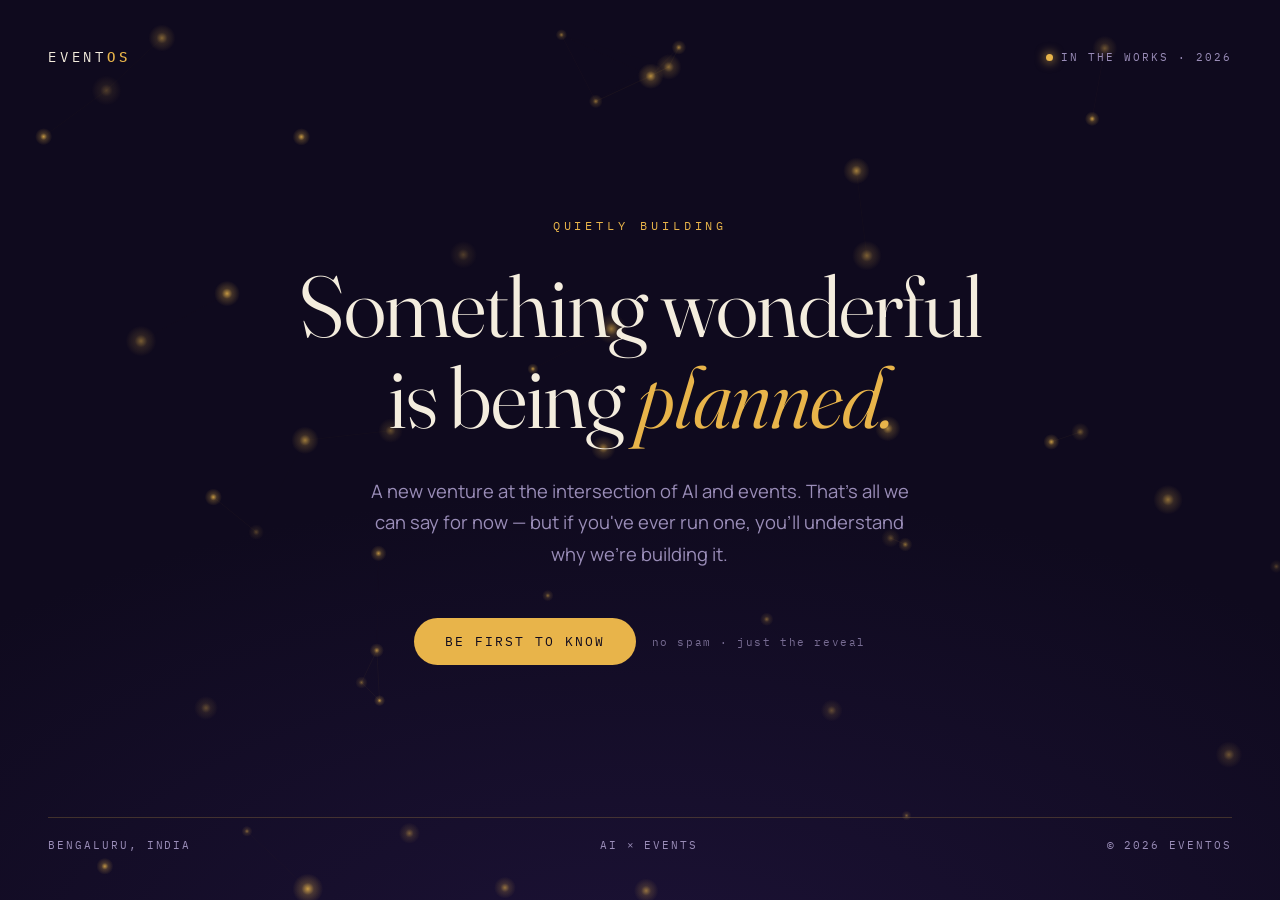
==== index.html @ 11656bdf "Rename eventos-landing.html to index.html" ====
<!DOCTYPE html>
<html lang="en">
<head>
<meta charset="UTF-8" />
<meta name="viewport" content="width=device-width, initial-scale=1.0" />
<title>EventOS — Something is being planned</title>
<meta name="description" content="A new venture at the intersection of AI and events. Launching soon." />
<link rel="preconnect" href="https://fonts.googleapis.com">
<link rel="preconnect" href="https://fonts.gstatic.com" crossorigin>
<link href="https://fonts.googleapis.com/css2?family=Fraunces:ital,opsz,wght@0,9..144,340;0,9..144,500;1,9..144,340&family=Manrope:wght@400;500;600&family=IBM+Plex+Mono:wght@400;500&display=swap" rel="stylesheet">
<style>
  :root{
    --ink:      #0F0A1E;   /* deep midnight aubergine */
    --twilight: #1C1236;   /* section depth */
    --gold:     #E8B44A;   /* marigold / string-light gold */
    --gold-dim: #B98A2E;
    --ivory:    #F4EDDE;   /* candle-lit text */
    --muted:    #9A8DB8;   /* dusk lavender for secondary text */
    --hairline: rgba(232,180,74,0.22);
  }

  *{ margin:0; padding:0; box-sizing:border-box; }

  html,body{ height:100%; }

  body{
    background: radial-gradient(120% 90% at 50% 110%, var(--twilight) 0%, var(--ink) 62%);
    color: var(--ivory);
    font-family:'Manrope', system-ui, sans-serif;
    -webkit-font-smoothing: antialiased;
    overflow-x:hidden;
  }

  /* ---------- lights canvas ---------- */
  #lights{
    position:fixed; inset:0;
    width:100%; height:100%;
    z-index:0;
    pointer-events:none;
  }

  /* ---------- layout ---------- */
  .page{
    position:relative; z-index:1;
    min-height:100vh; min-height:100svh;
    display:flex; flex-direction:column;
    padding: clamp(1.5rem, 4vw, 3rem);
  }

  header{
    display:flex; align-items:center; justify-content:space-between;
    animation: rise 1s ease both;
  }

  .wordmark{
    font-family:'IBM Plex Mono', monospace;
    font-size:0.85rem; letter-spacing:0.28em;
    color:var(--ivory);
    text-transform:uppercase;
  }
  .wordmark b{ color:var(--gold); font-weight:500; }

  .status{
    display:flex; align-items:center; gap:0.5rem;
    font-family:'IBM Plex Mono', monospace;
    font-size:0.7rem; letter-spacing:0.18em; text-transform:uppercase;
    color:var(--muted);
  }
  .status .dot{
    width:7px; height:7px; border-radius:50%;
    background:var(--gold);
    box-shadow:0 0 10px 2px rgba(232,180,74,0.55);
    animation:pulse 2.4s ease-in-out infinite;
  }

  main{
    flex:1;
    display:flex; flex-direction:column;
    justify-content:center;
    max-width:60rem;
    margin:0 auto;
    text-align:center;
    padding:4rem 0;
  }

  .eyebrow{
    font-family:'IBM Plex Mono', monospace;
    font-size:0.72rem; letter-spacing:0.34em; text-transform:uppercase;
    color:var(--gold);
    margin-bottom:1.75rem;
    animation: rise 1s ease 0.15s both;
  }

  h1{
    font-family:'Fraunces', serif;
    font-weight:340;
    font-size: clamp(2.6rem, 7vw, 5.4rem);
    line-height:1.06;
    letter-spacing:-0.015em;
    text-wrap:balance;
    animation: rise 1s ease 0.3s both;
  }
  h1 em{
    font-style:italic;
    font-weight:340;
    color:var(--gold);
  }

  .sub{
    margin:2rem auto 0;
    max-width:34rem;
    font-size:clamp(1rem, 1.6vw, 1.15rem);
    line-height:1.7;
    color:var(--muted);
    animation: rise 1s ease 0.45s both;
  }

  .cta-row{
    margin-top:3rem;
    display:flex; gap:1rem; justify-content:center; align-items:center; flex-wrap:wrap;
    animation: rise 1s ease 0.6s both;
  }

  .cta{
    display:inline-block;
    font-family:'IBM Plex Mono', monospace;
    font-size:0.8rem; letter-spacing:0.16em; text-transform:uppercase;
    color:var(--ink);
    background:var(--gold);
    padding:0.95rem 1.9rem;
    border-radius:999px;
    text-decoration:none;
    transition: transform .25s ease, box-shadow .25s ease, background .25s ease;
    box-shadow:0 0 0 0 rgba(232,180,74,0);
  }
  .cta:hover{ transform:translateY(-2px); box-shadow:0 8px 30px rgba(232,180,74,0.35); background:#F2C463; }
  .cta:focus-visible{ outline:2px solid var(--ivory); outline-offset:3px; }

  .whisper{
    font-family:'IBM Plex Mono', monospace;
    font-size:0.7rem; letter-spacing:0.14em;
    color:var(--muted); opacity:0.75;
  }

  footer{
    display:flex; justify-content:space-between; align-items:center; gap:1rem; flex-wrap:wrap;
    font-family:'IBM Plex Mono', monospace;
    font-size:0.68rem; letter-spacing:0.18em; text-transform:uppercase;
    color:var(--muted);
    border-top:1px solid var(--hairline);
    padding-top:1.25rem;
    animation: rise 1s ease 0.75s both;
  }

  @keyframes rise{
    from{ opacity:0; transform:translateY(18px); }
    to{ opacity:1; transform:translateY(0); }
  }
  @keyframes pulse{
    0%,100%{ opacity:1; transform:scale(1); }
    50%{ opacity:0.5; transform:scale(0.8); }
  }

  @media (prefers-reduced-motion: reduce){
    *{ animation:none !important; transition:none !important; }
    #lights{ display:none; }
  }

  @media (max-width:560px){
    .status span:last-child{ display:none; }
    main{ padding:3rem 0; }
  }
</style>
</head>
<body>

<canvas id="lights" aria-hidden="true"></canvas>

<div class="page">
  <header>
    <div class="wordmark">Event<b>OS</b></div>
    <div class="status"><span class="dot"></span><span>In the works · 2026</span></div>
  </header>

  <main>
    <div class="eyebrow">Quietly building</div>
    <h1>Something wonderful<br/>is being <em>planned.</em></h1>
    <p class="sub">
      A new venture at the intersection of AI and events.
      That's all we can say for now — but if you've ever run one,
      you'll understand why we're building it.
    </p>
    <div class="cta-row">
      <a class="cta" href="mailto:hello@eventos.in?subject=Keep%20me%20posted">Be first to know</a>
      <span class="whisper">no spam · just the reveal</span>
    </div>
  </main>

  <footer>
    <span>Bengaluru, India</span>
    <span>AI × Events</span>
    <span>© 2026 EventOS</span>
  </footer>
</div>

<script>
(function(){
  const reduce = window.matchMedia('(prefers-reduced-motion: reduce)').matches;
  if (reduce) return;

  const c = document.getElementById('lights');
  const ctx = c.getContext('2d');
  let w, h, dpr;
  const N = 46;
  const pts = [];

  function resize(){
    dpr = Math.min(window.devicePixelRatio || 1, 2);
    w = window.innerWidth; h = window.innerHeight;
    c.width = w * dpr; c.height = h * dpr;
    ctx.setTransform(dpr, 0, 0, dpr, 0, 0);
  }
  resize();
  window.addEventListener('resize', resize);

  for (let i = 0; i < N; i++){
    pts.push({
      x: Math.random() * window.innerWidth,
      y: Math.random() * window.innerHeight,
      r: 0.8 + Math.random() * 1.8,
      vx: (Math.random() - 0.5) * 0.18,
      vy: (Math.random() - 0.5) * 0.14,
      tw: Math.random() * Math.PI * 2,        // twinkle phase
      ts: 0.008 + Math.random() * 0.02        // twinkle speed
    });
  }

  const LINK = 130; // px — lights briefly "find each other"

  function frame(){
    ctx.clearRect(0, 0, w, h);

    // faint constellations — the quiet suggestion of orchestration
    for (let i = 0; i < N; i++){
      for (let j = i + 1; j < N; j++){
        const a = pts[i], b = pts[j];
        const dx = a.x - b.x, dy = a.y - b.y;
        const d = Math.hypot(dx, dy);
        if (d < LINK){
          const alpha = (1 - d / LINK) * 0.10;
          ctx.strokeStyle = 'rgba(232,180,74,' + alpha.toFixed(3) + ')';
          ctx.lineWidth = 0.6;
          ctx.beginPath();
          ctx.moveTo(a.x, a.y);
          ctx.lineTo(b.x, b.y);
          ctx.stroke();
        }
      }
    }

    // the lights themselves
    for (const p of pts){
      p.x += p.vx; p.y += p.vy; p.tw += p.ts;
      if (p.x < -20) p.x = w + 20; if (p.x > w + 20) p.x = -20;
      if (p.y < -20) p.y = h + 20; if (p.y > h + 20) p.y = -20;

      const glow = 0.35 + 0.65 * (0.5 + 0.5 * Math.sin(p.tw));
      const g = ctx.createRadialGradient(p.x, p.y, 0, p.x, p.y, p.r * 6);
      g.addColorStop(0, 'rgba(232,180,74,' + (0.85 * glow).toFixed(3) + ')');
      g.addColorStop(0.4, 'rgba(232,180,74,' + (0.25 * glow).toFixed(3) + ')');
      g.addColorStop(1, 'rgba(232,180,74,0)');
      ctx.fillStyle = g;
      ctx.beginPath();
      ctx.arc(p.x, p.y, p.r * 6, 0, Math.PI * 2);
      ctx.fill();
    }

    requestAnimationFrame(frame);
  }
  frame();
})();
</script>

</body>
</html>
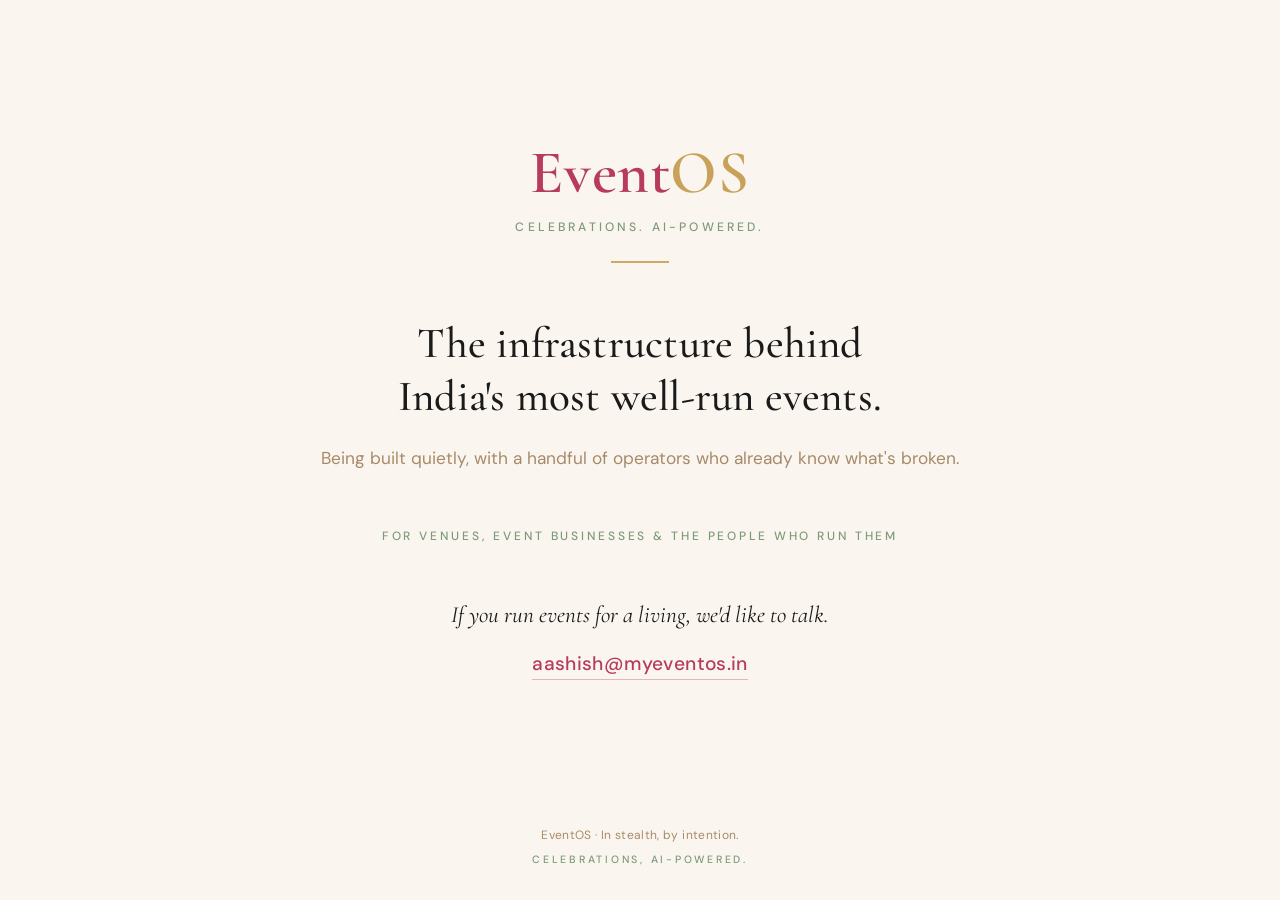
==== commit 2cc66ca0: "Add files via upload" ====
--- a/index.html
+++ b/index.html
@@ -1,285 +1,273 @@
 <!DOCTYPE html>
 <html lang="en">
 <head>
-<meta charset="UTF-8" />
-<meta name="viewport" content="width=device-width, initial-scale=1.0" />
-<title>EventOS — Something is being planned</title>
-<meta name="description" content="A new venture at the intersection of AI and events. Launching soon." />
+<meta charset="UTF-8">
+<meta name="viewport" content="width=device-width, initial-scale=1.0">
+<title>EventOS</title>
+<meta name="description" content="EventOS — in stealth, by intention.">
 <link rel="preconnect" href="https://fonts.googleapis.com">
 <link rel="preconnect" href="https://fonts.gstatic.com" crossorigin>
-<link href="https://fonts.googleapis.com/css2?family=Fraunces:ital,opsz,wght@0,9..144,340;0,9..144,500;1,9..144,340&family=Manrope:wght@400;500;600&family=IBM+Plex+Mono:wght@400;500&display=swap" rel="stylesheet">
+<link href="https://fonts.googleapis.com/css2?family=Cormorant+Garamond:wght@400;500;600&family=DM+Sans:wght@400;500&display=swap" rel="stylesheet">
 <style>
-  :root{
-    --ink:      #0F0A1E;   /* deep midnight aubergine */
-    --twilight: #1C1236;   /* section depth */
-    --gold:     #E8B44A;   /* marigold / string-light gold */
-    --gold-dim: #B98A2E;
-    --ivory:    #F4EDDE;   /* candle-lit text */
-    --muted:    #9A8DB8;   /* dusk lavender for secondary text */
-    --hairline: rgba(232,180,74,0.22);
-  }
-
-  *{ margin:0; padding:0; box-sizing:border-box; }
-
-  html,body{ height:100%; }
-
-  body{
-    background: radial-gradient(120% 90% at 50% 110%, var(--twilight) 0%, var(--ink) 62%);
-    color: var(--ivory);
-    font-family:'Manrope', system-ui, sans-serif;
+  :root {
+    --rose-pink: #B73C5C;
+    --mustard-gold: #C9A15A;
+    --sage-green: #7D9A7A;
+    --cream: #FAF6EF;
+    --soft-sand: #EBDCC2;
+    --dark-forest: #3C4B3E;
+    --near-black: #1A1A1A;
+    --warm-taupe: #A78A6A;
+
+    --serif: "Cormorant Garamond", Georgia, "Times New Roman", serif;
+    --sans: "DM Sans", Calibri, -apple-system, BlinkMacSystemFont, sans-serif;
+  }
+
+  * {
+    margin: 0;
+    padding: 0;
+    box-sizing: border-box;
+  }
+
+  html, body {
+    height: 100%;
+  }
+
+  body {
+    background-color: var(--cream);
+    color: var(--near-black);
+    font-family: var(--sans);
     -webkit-font-smoothing: antialiased;
-    overflow-x:hidden;
-  }
-
-  /* ---------- lights canvas ---------- */
-  #lights{
-    position:fixed; inset:0;
-    width:100%; height:100%;
-    z-index:0;
-    pointer-events:none;
-  }
-
-  /* ---------- layout ---------- */
-  .page{
-    position:relative; z-index:1;
-    min-height:100vh; min-height:100svh;
-    display:flex; flex-direction:column;
-    padding: clamp(1.5rem, 4vw, 3rem);
-  }
-
-  header{
-    display:flex; align-items:center; justify-content:space-between;
-    animation: rise 1s ease both;
-  }
-
-  .wordmark{
-    font-family:'IBM Plex Mono', monospace;
-    font-size:0.85rem; letter-spacing:0.28em;
-    color:var(--ivory);
-    text-transform:uppercase;
-  }
-  .wordmark b{ color:var(--gold); font-weight:500; }
-
-  .status{
-    display:flex; align-items:center; gap:0.5rem;
-    font-family:'IBM Plex Mono', monospace;
-    font-size:0.7rem; letter-spacing:0.18em; text-transform:uppercase;
-    color:var(--muted);
-  }
-  .status .dot{
-    width:7px; height:7px; border-radius:50%;
-    background:var(--gold);
-    box-shadow:0 0 10px 2px rgba(232,180,74,0.55);
-    animation:pulse 2.4s ease-in-out infinite;
-  }
-
-  main{
-    flex:1;
-    display:flex; flex-direction:column;
-    justify-content:center;
-    max-width:60rem;
-    margin:0 auto;
-    text-align:center;
-    padding:4rem 0;
-  }
-
-  .eyebrow{
-    font-family:'IBM Plex Mono', monospace;
-    font-size:0.72rem; letter-spacing:0.34em; text-transform:uppercase;
-    color:var(--gold);
-    margin-bottom:1.75rem;
-    animation: rise 1s ease 0.15s both;
-  }
-
-  h1{
-    font-family:'Fraunces', serif;
-    font-weight:340;
-    font-size: clamp(2.6rem, 7vw, 5.4rem);
-    line-height:1.06;
-    letter-spacing:-0.015em;
-    text-wrap:balance;
-    animation: rise 1s ease 0.3s both;
-  }
-  h1 em{
-    font-style:italic;
-    font-weight:340;
-    color:var(--gold);
-  }
-
-  .sub{
-    margin:2rem auto 0;
-    max-width:34rem;
-    font-size:clamp(1rem, 1.6vw, 1.15rem);
-    line-height:1.7;
-    color:var(--muted);
-    animation: rise 1s ease 0.45s both;
-  }
-
-  .cta-row{
-    margin-top:3rem;
-    display:flex; gap:1rem; justify-content:center; align-items:center; flex-wrap:wrap;
-    animation: rise 1s ease 0.6s both;
-  }
-
-  .cta{
-    display:inline-block;
-    font-family:'IBM Plex Mono', monospace;
-    font-size:0.8rem; letter-spacing:0.16em; text-transform:uppercase;
-    color:var(--ink);
-    background:var(--gold);
-    padding:0.95rem 1.9rem;
-    border-radius:999px;
-    text-decoration:none;
-    transition: transform .25s ease, box-shadow .25s ease, background .25s ease;
-    box-shadow:0 0 0 0 rgba(232,180,74,0);
-  }
-  .cta:hover{ transform:translateY(-2px); box-shadow:0 8px 30px rgba(232,180,74,0.35); background:#F2C463; }
-  .cta:focus-visible{ outline:2px solid var(--ivory); outline-offset:3px; }
-
-  .whisper{
-    font-family:'IBM Plex Mono', monospace;
-    font-size:0.7rem; letter-spacing:0.14em;
-    color:var(--muted); opacity:0.75;
-  }
-
-  footer{
-    display:flex; justify-content:space-between; align-items:center; gap:1rem; flex-wrap:wrap;
-    font-family:'IBM Plex Mono', monospace;
-    font-size:0.68rem; letter-spacing:0.18em; text-transform:uppercase;
-    color:var(--muted);
-    border-top:1px solid var(--hairline);
-    padding-top:1.25rem;
-    animation: rise 1s ease 0.75s both;
-  }
-
-  @keyframes rise{
-    from{ opacity:0; transform:translateY(18px); }
-    to{ opacity:1; transform:translateY(0); }
-  }
-  @keyframes pulse{
-    0%,100%{ opacity:1; transform:scale(1); }
-    50%{ opacity:0.5; transform:scale(0.8); }
-  }
-
-  @media (prefers-reduced-motion: reduce){
-    *{ animation:none !important; transition:none !important; }
-    #lights{ display:none; }
-  }
-
-  @media (max-width:560px){
-    .status span:last-child{ display:none; }
-    main{ padding:3rem 0; }
+    text-rendering: optimizeLegibility;
+    min-height: 100vh;
+    min-height: 100dvh;
+    display: flex;
+    flex-direction: column;
+  }
+
+  .page {
+    flex: 1 0 auto;
+    display: flex;
+    flex-direction: column;
+    align-items: center;
+    justify-content: center;
+    text-align: center;
+    padding: 48px 28px 24px;
+  }
+
+  .stage {
+    max-width: 100%;
+    width: auto;
+    opacity: 0;
+    transform: translateY(14px);
+    animation: rise 1.1s cubic-bezier(0.22, 1, 0.36, 1) forwards;
+  }
+
+  @keyframes rise {
+    to {
+      opacity: 1;
+      transform: translateY(0);
+    }
+  }
+
+  /* ---- Wordmark ---- */
+  .wordmark {
+    font-family: var(--serif);
+    font-weight: 600;
+    font-size: clamp(2.6rem, 8vw, 3.8rem);
+    letter-spacing: 0.01em;
+    line-height: 1;
+  }
+
+  .wordmark .event { color: var(--rose-pink); }
+  .wordmark .os { color: var(--mustard-gold); }
+
+  .brand-tagline {
+    font-family: var(--sans);
+    font-weight: 500;
+    color: var(--sage-green);
+    font-size: clamp(0.66rem, 1.8vw, 0.76rem);
+    text-transform: uppercase;
+    letter-spacing: 0.26em;
+    margin-top: 16px;
+  }
+
+  .divider {
+    width: 58px;
+    height: 2px;
+    background-color: var(--mustard-gold);
+    border: 0;
+    margin: 26px auto 0;
+    opacity: 0.9;
+  }
+
+  /* ---- Headline ---- */
+  .headline {
+    font-family: var(--serif);
+    font-weight: 500;
+    color: var(--near-black);
+    font-size: clamp(1.7rem, 5.4vw, 2.7rem);
+    line-height: 1.22;
+    letter-spacing: 0.005em;
+    margin-top: 54px;
+    max-width: 24ch;
+    margin-left: auto;
+    margin-right: auto;
+  }
+
+  .support {
+    font-family: var(--sans);
+    font-weight: 400;
+    color: var(--warm-taupe);
+    font-size: clamp(0.95rem, 2.4vw, 1.08rem);
+    line-height: 1.6;
+    margin-top: 22px;
+    max-width: none;
+    white-space: nowrap;
+    margin-left: auto;
+    margin-right: auto;
+  }
+
+  /* ---- Audience ---- */
+  .audience {
+    font-family: var(--sans);
+    font-weight: 500;
+    color: var(--sage-green);
+    font-size: clamp(0.66rem, 1.7vw, 0.75rem);
+    text-transform: uppercase;
+    letter-spacing: 0.24em;
+    line-height: 1.7;
+    margin-top: 54px;
+  }
+
+  /* ---- Call to action ---- */
+  .cta {
+    margin-top: 52px;
+  }
+
+  .cta-invite {
+    font-family: var(--serif);
+    font-weight: 400;
+    font-style: italic;
+    color: var(--near-black);
+    font-size: clamp(1.15rem, 3.2vw, 1.45rem);
+    line-height: 1.4;
+  }
+
+  .cta-link {
+    display: inline-block;
+    margin-top: 20px;
+    font-family: var(--sans);
+    font-weight: 500;
+    font-size: clamp(1.02rem, 2.8vw, 1.2rem);
+    letter-spacing: 0.02em;
+    color: var(--rose-pink);
+    text-decoration: none;
+    padding-bottom: 3px;
+    border-bottom: 1px solid rgba(183, 60, 92, 0.35);
+    transition: color 0.35s ease, border-color 0.35s ease;
+  }
+
+  .cta-link:hover,
+  .cta-link:focus-visible {
+    color: var(--mustard-gold);
+    border-bottom-color: var(--mustard-gold);
+  }
+
+  .cta-link:focus-visible {
+    outline: 2px solid var(--sage-green);
+    outline-offset: 6px;
+    border-radius: 2px;
+  }
+
+  /* ---- Footer ---- */
+  .footer {
+    flex-shrink: 0;
+    text-align: center;
+    padding: 28px 28px 34px;
+    opacity: 0;
+    animation: fade 1.4s ease 0.5s forwards;
+  }
+
+  @keyframes fade {
+    to { opacity: 1; }
+  }
+
+  .footer-line {
+    font-family: var(--sans);
+    font-weight: 400;
+    color: var(--warm-taupe);
+    font-size: 0.75rem;
+    letter-spacing: 0.03em;
+  }
+
+  .footer-tagline {
+    font-family: var(--sans);
+    font-weight: 500;
+    color: var(--sage-green);
+    font-size: 0.66rem;
+    text-transform: uppercase;
+    letter-spacing: 0.26em;
+    margin-top: 10px;
+  }
+
+  @media (max-width: 640px) {
+    .support {
+      white-space: normal;
+      max-width: 34ch;
+    }
+  }
+
+  @media (max-width: 480px) {
+    .headline { margin-top: 44px; }
+    .audience { margin-top: 44px; }
+    .cta { margin-top: 44px; }
+  }
+
+  @media (prefers-reduced-motion: reduce) {
+    .stage, .footer {
+      animation: none;
+      opacity: 1;
+      transform: none;
+    }
   }
 </style>
 </head>
 <body>
 
-<canvas id="lights" aria-hidden="true"></canvas>
-
-<div class="page">
-  <header>
-    <div class="wordmark">Event<b>OS</b></div>
-    <div class="status"><span class="dot"></span><span>In the works · 2026</span></div>
-  </header>
-
-  <main>
-    <div class="eyebrow">Quietly building</div>
-    <h1>Something wonderful<br/>is being <em>planned.</em></h1>
-    <p class="sub">
-      A new venture at the intersection of AI and events.
-      That's all we can say for now — but if you've ever run one,
-      you'll understand why we're building it.
-    </p>
-    <div class="cta-row">
-      <a class="cta" href="mailto:hello@eventos.in?subject=Keep%20me%20posted">Be first to know</a>
-      <span class="whisper">no spam · just the reveal</span>
+  <main class="page">
+    <div class="stage">
+
+      <div class="wordmark">
+        <span class="event">Event</span><span class="os">OS</span>
+      </div>
+      <p class="brand-tagline">Celebrations. AI-Powered.</p>
+      <hr class="divider">
+
+      <h1 class="headline">
+        The infrastructure behind India's most well-run events.
+      </h1>
+
+      <p class="support">
+        Being built quietly, with a handful of operators who already know what's broken.
+      </p>
+
+      <p class="audience">
+        For venues, event businesses &amp; the people who run them
+      </p>
+
+      <div class="cta">
+        <p class="cta-invite">If you run events for a living, we'd like to talk.</p>
+        <a class="cta-link" href="mailto:aashish@myeventos.in">aashish@myeventos.in</a>
+      </div>
+
     </div>
   </main>
 
-  <footer>
-    <span>Bengaluru, India</span>
-    <span>AI × Events</span>
-    <span>© 2026 EventOS</span>
+  <footer class="footer">
+    <p class="footer-line">EventOS &middot; In stealth, by intention.</p>
+    <p class="footer-tagline">Celebrations, AI-Powered.</p>
   </footer>
-</div>
-
-<script>
-(function(){
-  const reduce = window.matchMedia('(prefers-reduced-motion: reduce)').matches;
-  if (reduce) return;
-
-  const c = document.getElementById('lights');
-  const ctx = c.getContext('2d');
-  let w, h, dpr;
-  const N = 46;
-  const pts = [];
-
-  function resize(){
-    dpr = Math.min(window.devicePixelRatio || 1, 2);
-    w = window.innerWidth; h = window.innerHeight;
-    c.width = w * dpr; c.height = h * dpr;
-    ctx.setTransform(dpr, 0, 0, dpr, 0, 0);
-  }
-  resize();
-  window.addEventListener('resize', resize);
-
-  for (let i = 0; i < N; i++){
-    pts.push({
-      x: Math.random() * window.innerWidth,
-      y: Math.random() * window.innerHeight,
-      r: 0.8 + Math.random() * 1.8,
-      vx: (Math.random() - 0.5) * 0.18,
-      vy: (Math.random() - 0.5) * 0.14,
-      tw: Math.random() * Math.PI * 2,        // twinkle phase
-      ts: 0.008 + Math.random() * 0.02        // twinkle speed
-    });
-  }
-
-  const LINK = 130; // px — lights briefly "find each other"
-
-  function frame(){
-    ctx.clearRect(0, 0, w, h);
-
-    // faint constellations — the quiet suggestion of orchestration
-    for (let i = 0; i < N; i++){
-      for (let j = i + 1; j < N; j++){
-        const a = pts[i], b = pts[j];
-        const dx = a.x - b.x, dy = a.y - b.y;
-        const d = Math.hypot(dx, dy);
-        if (d < LINK){
-          const alpha = (1 - d / LINK) * 0.10;
-          ctx.strokeStyle = 'rgba(232,180,74,' + alpha.toFixed(3) + ')';
-          ctx.lineWidth = 0.6;
-          ctx.beginPath();
-          ctx.moveTo(a.x, a.y);
-          ctx.lineTo(b.x, b.y);
-          ctx.stroke();
-        }
-      }
-    }
-
-    // the lights themselves
-    for (const p of pts){
-      p.x += p.vx; p.y += p.vy; p.tw += p.ts;
-      if (p.x < -20) p.x = w + 20; if (p.x > w + 20) p.x = -20;
-      if (p.y < -20) p.y = h + 20; if (p.y > h + 20) p.y = -20;
-
-      const glow = 0.35 + 0.65 * (0.5 + 0.5 * Math.sin(p.tw));
-      const g = ctx.createRadialGradient(p.x, p.y, 0, p.x, p.y, p.r * 6);
-      g.addColorStop(0, 'rgba(232,180,74,' + (0.85 * glow).toFixed(3) + ')');
-      g.addColorStop(0.4, 'rgba(232,180,74,' + (0.25 * glow).toFixed(3) + ')');
-      g.addColorStop(1, 'rgba(232,180,74,0)');
-      ctx.fillStyle = g;
-      ctx.beginPath();
-      ctx.arc(p.x, p.y, p.r * 6, 0, Math.PI * 2);
-      ctx.fill();
-    }
-
-    requestAnimationFrame(frame);
-  }
-  frame();
-})();
-</script>
 
 </body>
 </html>
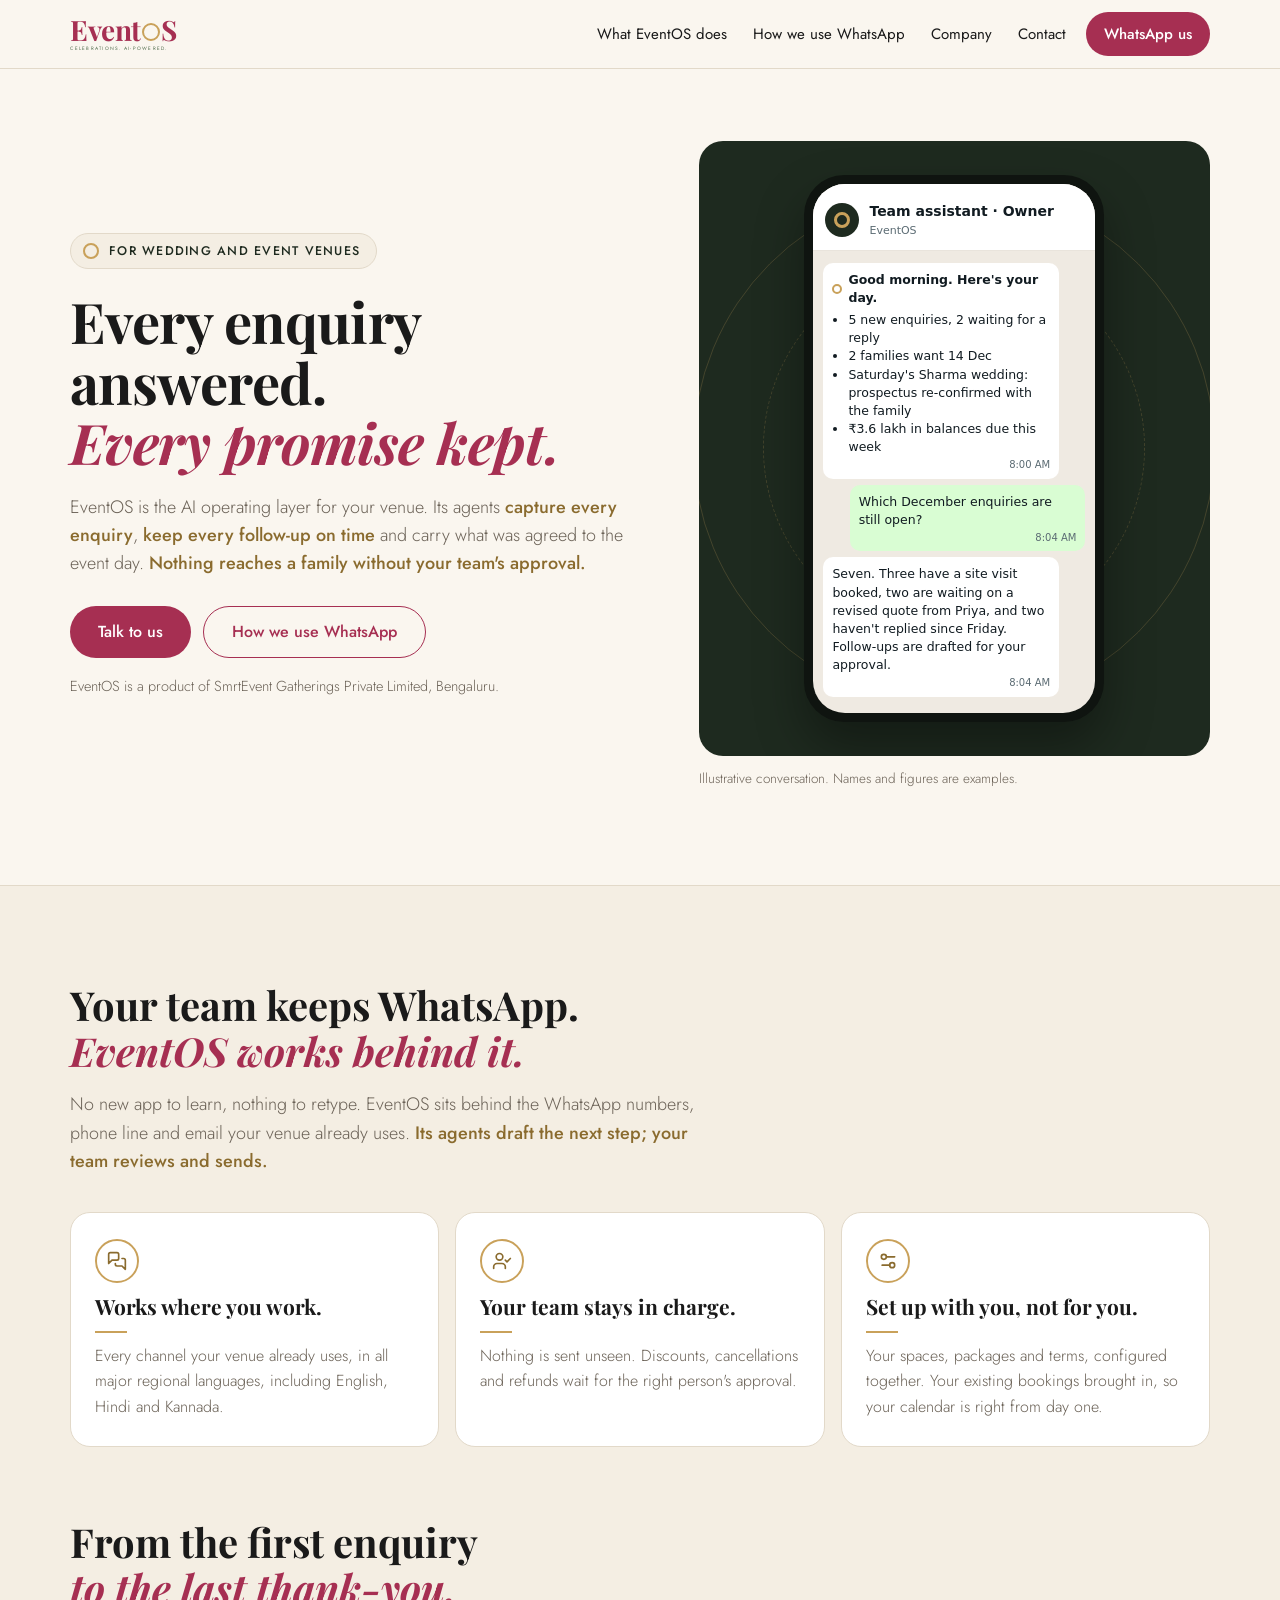
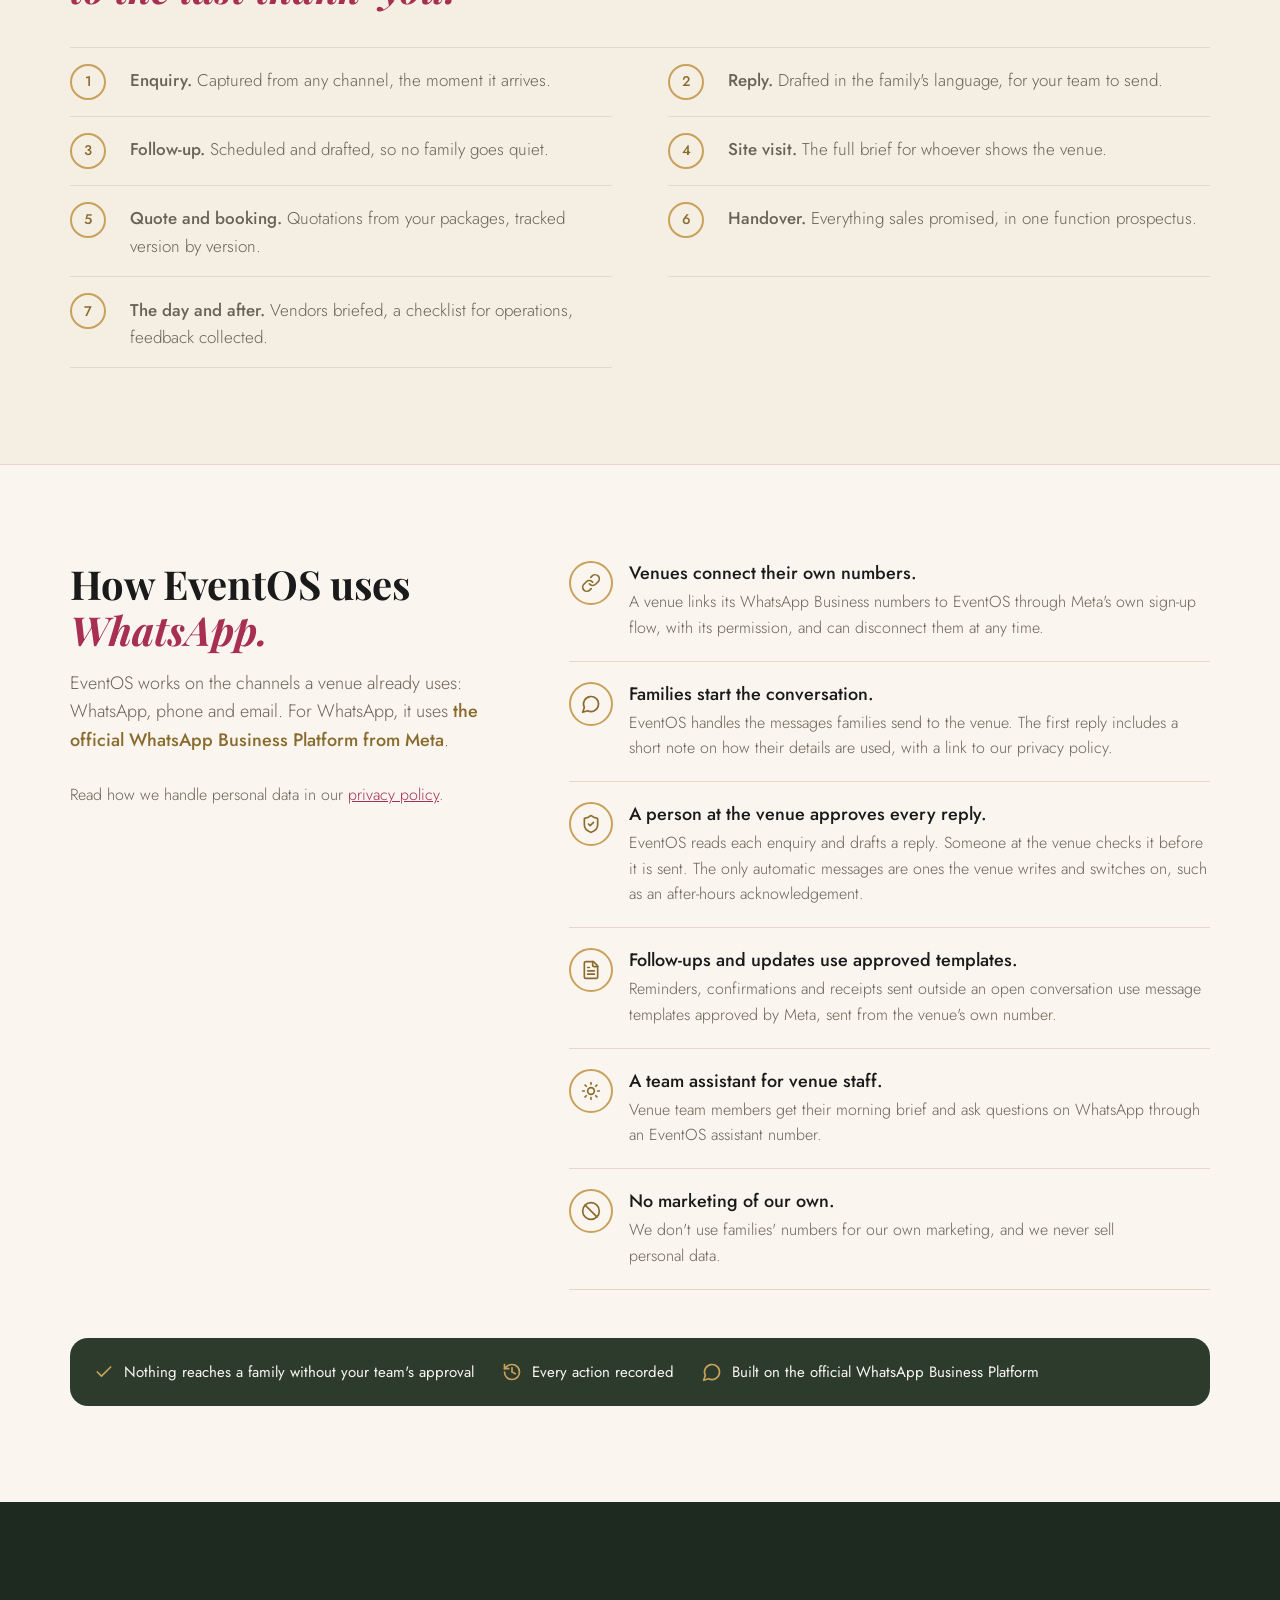
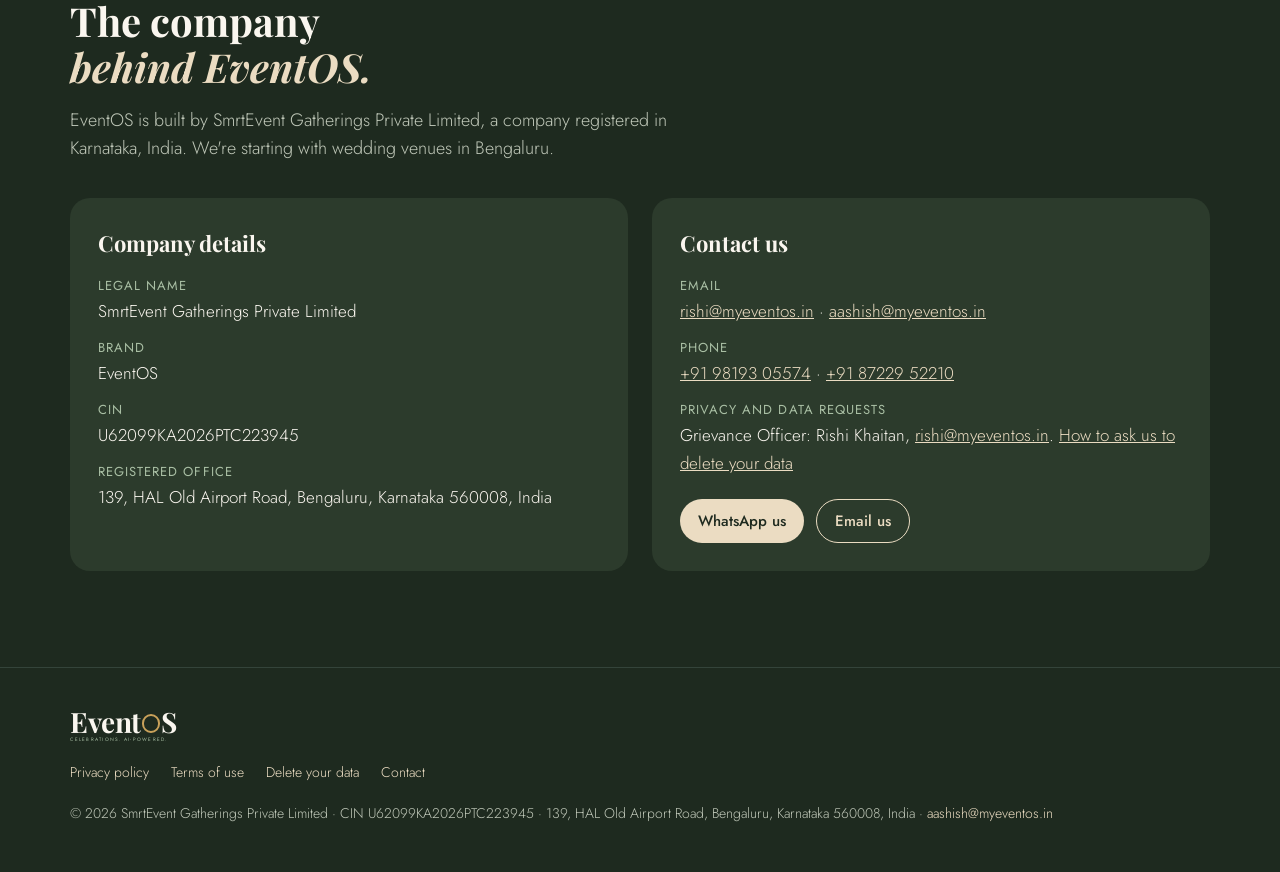
==== commit e32c4abf: "feat: replace the stealth page with the full company site Adds the approved site: a new home page, a" ====
--- a/index.html
+++ b/index.html
@@ -1,273 +1,174 @@
-<!DOCTYPE html>
-<html lang="en">
+<!doctype html>
+<html lang="en-IN">
 <head>
-<meta charset="UTF-8">
-<meta name="viewport" content="width=device-width, initial-scale=1.0">
-<title>EventOS</title>
-<meta name="description" content="EventOS — in stealth, by intention.">
-<link rel="preconnect" href="https://fonts.googleapis.com">
-<link rel="preconnect" href="https://fonts.gstatic.com" crossorigin>
-<link href="https://fonts.googleapis.com/css2?family=Cormorant+Garamond:wght@400;500;600&family=DM+Sans:wght@400;500&display=swap" rel="stylesheet">
-<style>
-  :root {
-    --rose-pink: #B73C5C;
-    --mustard-gold: #C9A15A;
-    --sage-green: #7D9A7A;
-    --cream: #FAF6EF;
-    --soft-sand: #EBDCC2;
-    --dark-forest: #3C4B3E;
-    --near-black: #1A1A1A;
-    --warm-taupe: #A78A6A;
-
-    --serif: "Cormorant Garamond", Georgia, "Times New Roman", serif;
-    --sans: "DM Sans", Calibri, -apple-system, BlinkMacSystemFont, sans-serif;
-  }
-
-  * {
-    margin: 0;
-    padding: 0;
-    box-sizing: border-box;
-  }
-
-  html, body {
-    height: 100%;
-  }
-
-  body {
-    background-color: var(--cream);
-    color: var(--near-black);
-    font-family: var(--sans);
-    -webkit-font-smoothing: antialiased;
-    text-rendering: optimizeLegibility;
-    min-height: 100vh;
-    min-height: 100dvh;
-    display: flex;
-    flex-direction: column;
-  }
-
-  .page {
-    flex: 1 0 auto;
-    display: flex;
-    flex-direction: column;
-    align-items: center;
-    justify-content: center;
-    text-align: center;
-    padding: 48px 28px 24px;
-  }
-
-  .stage {
-    max-width: 100%;
-    width: auto;
-    opacity: 0;
-    transform: translateY(14px);
-    animation: rise 1.1s cubic-bezier(0.22, 1, 0.36, 1) forwards;
-  }
-
-  @keyframes rise {
-    to {
-      opacity: 1;
-      transform: translateY(0);
-    }
-  }
-
-  /* ---- Wordmark ---- */
-  .wordmark {
-    font-family: var(--serif);
-    font-weight: 600;
-    font-size: clamp(2.6rem, 8vw, 3.8rem);
-    letter-spacing: 0.01em;
-    line-height: 1;
-  }
-
-  .wordmark .event { color: var(--rose-pink); }
-  .wordmark .os { color: var(--mustard-gold); }
-
-  .brand-tagline {
-    font-family: var(--sans);
-    font-weight: 500;
-    color: var(--sage-green);
-    font-size: clamp(0.66rem, 1.8vw, 0.76rem);
-    text-transform: uppercase;
-    letter-spacing: 0.26em;
-    margin-top: 16px;
-  }
-
-  .divider {
-    width: 58px;
-    height: 2px;
-    background-color: var(--mustard-gold);
-    border: 0;
-    margin: 26px auto 0;
-    opacity: 0.9;
-  }
-
-  /* ---- Headline ---- */
-  .headline {
-    font-family: var(--serif);
-    font-weight: 500;
-    color: var(--near-black);
-    font-size: clamp(1.7rem, 5.4vw, 2.7rem);
-    line-height: 1.22;
-    letter-spacing: 0.005em;
-    margin-top: 54px;
-    max-width: 24ch;
-    margin-left: auto;
-    margin-right: auto;
-  }
-
-  .support {
-    font-family: var(--sans);
-    font-weight: 400;
-    color: var(--warm-taupe);
-    font-size: clamp(0.95rem, 2.4vw, 1.08rem);
-    line-height: 1.6;
-    margin-top: 22px;
-    max-width: none;
-    white-space: nowrap;
-    margin-left: auto;
-    margin-right: auto;
-  }
-
-  /* ---- Audience ---- */
-  .audience {
-    font-family: var(--sans);
-    font-weight: 500;
-    color: var(--sage-green);
-    font-size: clamp(0.66rem, 1.7vw, 0.75rem);
-    text-transform: uppercase;
-    letter-spacing: 0.24em;
-    line-height: 1.7;
-    margin-top: 54px;
-  }
-
-  /* ---- Call to action ---- */
-  .cta {
-    margin-top: 52px;
-  }
-
-  .cta-invite {
-    font-family: var(--serif);
-    font-weight: 400;
-    font-style: italic;
-    color: var(--near-black);
-    font-size: clamp(1.15rem, 3.2vw, 1.45rem);
-    line-height: 1.4;
-  }
-
-  .cta-link {
-    display: inline-block;
-    margin-top: 20px;
-    font-family: var(--sans);
-    font-weight: 500;
-    font-size: clamp(1.02rem, 2.8vw, 1.2rem);
-    letter-spacing: 0.02em;
-    color: var(--rose-pink);
-    text-decoration: none;
-    padding-bottom: 3px;
-    border-bottom: 1px solid rgba(183, 60, 92, 0.35);
-    transition: color 0.35s ease, border-color 0.35s ease;
-  }
-
-  .cta-link:hover,
-  .cta-link:focus-visible {
-    color: var(--mustard-gold);
-    border-bottom-color: var(--mustard-gold);
-  }
-
-  .cta-link:focus-visible {
-    outline: 2px solid var(--sage-green);
-    outline-offset: 6px;
-    border-radius: 2px;
-  }
-
-  /* ---- Footer ---- */
-  .footer {
-    flex-shrink: 0;
-    text-align: center;
-    padding: 28px 28px 34px;
-    opacity: 0;
-    animation: fade 1.4s ease 0.5s forwards;
-  }
-
-  @keyframes fade {
-    to { opacity: 1; }
-  }
-
-  .footer-line {
-    font-family: var(--sans);
-    font-weight: 400;
-    color: var(--warm-taupe);
-    font-size: 0.75rem;
-    letter-spacing: 0.03em;
-  }
-
-  .footer-tagline {
-    font-family: var(--sans);
-    font-weight: 500;
-    color: var(--sage-green);
-    font-size: 0.66rem;
-    text-transform: uppercase;
-    letter-spacing: 0.26em;
-    margin-top: 10px;
-  }
-
-  @media (max-width: 640px) {
-    .support {
-      white-space: normal;
-      max-width: 34ch;
-    }
-  }
-
-  @media (max-width: 480px) {
-    .headline { margin-top: 44px; }
-    .audience { margin-top: 44px; }
-    .cta { margin-top: 44px; }
-  }
-
-  @media (prefers-reduced-motion: reduce) {
-    .stage, .footer {
-      animation: none;
-      opacity: 1;
-      transform: none;
-    }
-  }
-</style>
+<meta charset="utf-8">
+<meta name="viewport" content="width=device-width, initial-scale=1">
+<title>EventOS — the AI operating layer for wedding and event venues</title>
+<meta name="description" content="EventOS, by SmrtEvent Gatherings Private Limited, Bengaluru. Every enquiry captured, every follow-up on time, every promise carried to the event day, behind the WhatsApp, phone and email your venue already uses.">
+<!-- Meta domain verification: if you choose the meta-tag method, paste Meta's tag on the next line. The DNS TXT method needs no change here. -->
+<link rel="canonical" href="https://myeventos.in/">
+<meta name="theme-color" content="#FAF6EF">
+<meta property="og:type" content="website">
+<meta property="og:site_name" content="EventOS">
+<meta property="og:title" content="EventOS — the AI operating layer for wedding and event venues">
+<meta property="og:description" content="EventOS, by SmrtEvent Gatherings Private Limited, Bengaluru. Every enquiry captured, every follow-up on time, every promise carried to the event day, behind the WhatsApp, phone and email your venue already uses.">
+<meta property="og:url" content="https://myeventos.in/">
+<meta property="og:image" content="https://myeventos.in/assets/share.png">
+<meta property="og:image:width" content="1200">
+<meta property="og:image:height" content="630">
+<meta name="twitter:card" content="summary_large_image">
+<link rel="icon" href="assets/favicon.svg" type="image/svg+xml">
+<link rel="icon" href="assets/favicon-32.png" type="image/png" sizes="32x32">
+<link rel="apple-touch-icon" href="assets/apple-touch-icon.png">
+<link rel="stylesheet" href="assets/eventos.css">
 </head>
 <body>
+<a class="skip" href="#main">Skip to content</a>
 
-  <main class="page">
-    <div class="stage">
+<header class="hdr">
+  <div class="wrap">
+    <a class="wm" href="index.html" aria-label="EventOS home"><span class="wm-word">Event<span class="ring" aria-hidden="true"></span>S</span><span class="wm-tag">CELEBRATIONS. AI-POWERED.</span></a>
+    <nav class="nav" aria-label="Main">
+      <a href="#what">What EventOS does</a>
+      <a href="#whatsapp">How we use WhatsApp</a>
+      <a href="#company">Company</a>
+      <a href="#contact">Contact</a>
+    </nav>
+    <a class="btn" href="https://wa.me/919819305574">WhatsApp us</a>
+  </div>
+  <nav class="mnav" aria-label="Main, small screens"><div class="wrap"><a href="#what">What EventOS does</a>
+      <a href="#whatsapp">How we use WhatsApp</a>
+      <a href="#company">Company</a>
+      <a href="#contact">Contact</a></div></nav>
+</header>
 
-      <div class="wordmark">
-        <span class="event">Event</span><span class="os">OS</span>
+<main id="main">
+
+  <!-- hero (approved Home copy) -->
+  <section class="hero">
+    <div class="wrap hero-grid">
+      <div>
+        <p class="eyebrow">For wedding and event venues</p>
+        <h1 class="h1">Every enquiry answered. <span class="it">Every promise kept.</span></h1>
+        <p class="sub">EventOS is the AI operating layer for your venue. Its agents <b>capture every enquiry</b>, <b>keep every follow-up on time</b> and carry what was agreed to the event day. <b>Nothing reaches a family without your team's approval.</b></p>
+        <div class="ctas">
+          <a class="btn btn-lg" href="#contact">Talk to us</a>
+          <a class="btn btn-lg btn-ghost" href="#whatsapp">How we use WhatsApp</a>
+        </div>
+        <p class="under">EventOS is a product of SmrtEvent Gatherings Private Limited, Bengaluru.</p>
       </div>
-      <p class="brand-tagline">Celebrations. AI-Powered.</p>
-      <hr class="divider">
+      <figure style="margin:0">
+        <div class="stage">
+          <div class="ph" role="img" aria-label="Illustrative WhatsApp chat: a venue owner's morning brief from the EventOS team assistant, and a question answered">
+            <div class="ph-in">
+              <div class="wa-h"><span class="wa-av"><span></span></span><div><div class="wa-n">Team assistant · Owner</div><div class="wa-s">EventOS</div></div></div>
+              <div class="wa-body">
+                <div class="b"><div class="lbl"><span class="ring-s"></span>Good morning. Here's your day.</div>
+                  <ul><li>5 new enquiries, 2 waiting for a reply</li><li>2 families want 14 Dec</li><li>Saturday's Sharma wedding: prospectus re-confirmed with the family</li><li>₹3.6 lakh in balances due this week</li></ul>
+                  <div class="t">8:00 AM</div></div>
+                <div class="b out">Which December enquiries are still open?<div class="t">8:04 AM</div></div>
+                <div class="b">Seven. Three have a site visit booked, two are waiting on a revised quote from Priya, and two haven't replied since Friday. Follow-ups are drafted for your approval.<div class="t">8:04 AM</div></div>
+              </div>
+            </div>
+          </div>
+        </div>
+        <figcaption class="cap">Illustrative conversation. Names and figures are examples.</figcaption>
+      </figure>
+    </div>
+  </section>
 
-      <h1 class="headline">
-        The infrastructure behind India's most well-run events.
-      </h1>
+  <!-- what EventOS does (approved Home copy, blocks 3 and 4) -->
+  <section class="sec tint" id="what">
+    <div class="wrap">
+      <div class="sec-hd">
+        <h2 class="h2">Your team keeps WhatsApp. <span class="it">EventOS works behind it.</span></h2>
+        <p class="lead">No new app to learn, nothing to retype. EventOS sits behind the WhatsApp numbers, phone line and email your venue already uses. <b>Its agents draft the next step; your team reviews and sends.</b></p>
+      </div>
+      <ul class="cards c3">
+        <li class="card"><span class="ic"><svg class="i" viewBox="0 0 24 24" aria-hidden="true"><path d="M14 9a2 2 0 0 1-2 2H6l-4 4V4a2 2 0 0 1 2-2h8a2 2 0 0 1 2 2z"/><path d="M18 9h2a2 2 0 0 1 2 2v11l-4-4h-6a2 2 0 0 1-2-2v-1"/></svg></span><h3>Works where you work.</h3><p>Every channel your venue already uses, in all major regional languages, including English, Hindi and Kannada.</p></li>
+        <li class="card"><span class="ic"><svg class="i" viewBox="0 0 24 24" aria-hidden="true"><path d="M16 21v-2a4 4 0 0 0-4-4H6a4 4 0 0 0-4 4v2"/><circle cx="9" cy="7" r="4"/><polyline points="16 11 18 13 22 9"/></svg></span><h3>Your team stays in charge.</h3><p>Nothing is sent unseen. Discounts, cancellations and refunds wait for the right person's approval.</p></li>
+        <li class="card"><span class="ic"><svg class="i" viewBox="0 0 24 24" aria-hidden="true"><path d="M20 7h-9"/><path d="M14 17H5"/><circle cx="17" cy="17" r="3"/><circle cx="7" cy="7" r="3"/></svg></span><h3>Set up with you, not for you.</h3><p>Your spaces, packages and terms, configured together. Your existing bookings brought in, so your calendar is right from day one.</p></li>
+      </ul>
 
-      <p class="support">
-        Being built quietly, with a handful of operators who already know what's broken.
-      </p>
+      <div class="sec-hd" style="margin-top:72px">
+        <h2 class="h2">From the first enquiry <span class="it">to the last thank-you.</span></h2>
+      </div>
+      <ol class="steps">
+        <li><span><b>Enquiry.</b> <span>Captured from any channel, the moment it arrives.</span></span></li>
+        <li><span><b>Reply.</b> <span>Drafted in the family's language, for your team to send.</span></span></li>
+        <li><span><b>Follow-up.</b> <span>Scheduled and drafted, so no family goes quiet.</span></span></li>
+        <li><span><b>Site visit.</b> <span>The full brief for whoever shows the venue.</span></span></li>
+        <li><span><b>Quote and booking.</b> <span>Quotations from your packages, tracked version by version.</span></span></li>
+        <li><span><b>Handover.</b> <span>Everything sales promised, in one function prospectus.</span></span></li>
+        <li><span><b>The day and after.</b> <span>Vendors briefed, a checklist for operations, feedback collected.</span></span></li>
+      </ol>
+    </div>
+  </section>
 
-      <p class="audience">
-        For venues, event businesses &amp; the people who run them
-      </p>
+  <!-- how EventOS uses WhatsApp (new copy for this version) -->
+  <section class="sec" id="whatsapp">
+    <div class="wrap wa-grid">
+      <div>
+        <h2 class="h2">How EventOS uses <span class="it">WhatsApp.</span></h2>
+        <p class="lead">EventOS works on the channels a venue already uses: WhatsApp, phone and email. For WhatsApp, it uses <b>the official WhatsApp Business Platform from Meta</b>.</p>
+        <p class="lead" style="font-size:16px">Read how we handle personal data in our <a href="privacy/index.html">privacy policy</a>.</p>
+      </div>
+      <ul class="use">
+        <li><span class="ic"><svg class="i" viewBox="0 0 24 24" aria-hidden="true"><path d="M10 13a5 5 0 0 0 7.54.54l3-3a5 5 0 0 0-7.07-7.07l-1.72 1.71"/><path d="M14 11a5 5 0 0 0-7.54-.54l-3 3a5 5 0 0 0 7.07 7.07l1.71-1.71"/></svg></span><div><h3>Venues connect their own numbers.</h3><p>A venue links its WhatsApp Business numbers to EventOS through Meta's own sign-up flow, with its permission, and can disconnect them at any time.</p></div></li>
+        <li><span class="ic"><svg class="i" viewBox="0 0 24 24" aria-hidden="true"><path d="M7.9 20A9 9 0 1 0 4 16.1L2 22Z"/></svg></span><div><h3>Families start the conversation.</h3><p>EventOS handles the messages families send to the venue. The first reply includes a short note on how their details are used, with a link to our privacy policy.</p></div></li>
+        <li><span class="ic"><svg class="i" viewBox="0 0 24 24" aria-hidden="true"><path d="M20 13c0 5-3.5 7.5-7.66 8.95a1 1 0 0 1-.67-.01C7.5 20.5 4 18 4 13V6a1 1 0 0 1 1-1c2 0 4.5-1.2 6.24-2.72a1.17 1.17 0 0 1 1.52 0C14.51 3.81 17 5 19 5a1 1 0 0 1 1 1z"/><path d="m9 12 2 2 4-4"/></svg></span><div><h3>A person at the venue approves every reply.</h3><p>EventOS reads each enquiry and drafts a reply. Someone at the venue checks it before it is sent. The only automatic messages are ones the venue writes and switches on, such as an after-hours acknowledgement.</p></div></li>
+        <li><span class="ic"><svg class="i" viewBox="0 0 24 24" aria-hidden="true"><path d="M15 2H6a2 2 0 0 0-2 2v16a2 2 0 0 0 2 2h12a2 2 0 0 0 2-2V7Z"/><path d="M14 2v4a2 2 0 0 0 2 2h4"/><path d="M10 9H8"/><path d="M16 13H8"/><path d="M16 17H8"/></svg></span><div><h3>Follow-ups and updates use approved templates.</h3><p>Reminders, confirmations and receipts sent outside an open conversation use message templates approved by Meta, sent from the venue's own number.</p></div></li>
+        <li><span class="ic"><svg class="i" viewBox="0 0 24 24" aria-hidden="true"><circle cx="12" cy="12" r="4"/><path d="M12 2v2"/><path d="M12 20v2"/><path d="m4.93 4.93 1.41 1.41"/><path d="m17.66 17.66 1.41 1.41"/><path d="M2 12h2"/><path d="M20 12h2"/><path d="m6.34 17.66-1.41 1.41"/><path d="m19.07 4.93-1.41 1.41"/></svg></span><div><h3>A team assistant for venue staff.</h3><p>Venue team members get their morning brief and ask questions on WhatsApp through an EventOS assistant number.</p></div></li>
+        <li><span class="ic"><svg class="i" viewBox="0 0 24 24" aria-hidden="true"><circle cx="12" cy="12" r="10"/><path d="m4.9 4.9 14.2 14.2"/></svg></span><div><h3>No marketing of our own.</h3><p>We don't use families' numbers for our own marketing, and we never sell personal data.</p></div></li>
+      </ul>
+    </div>
+    <div class="wrap" style="margin-top:48px">
+      <ul class="strip" aria-label="Our commitments">
+        <li><svg class="i" viewBox="0 0 24 24" aria-hidden="true"><path d="M20 6 9 17l-5-5"/></svg>Nothing reaches a family without your team's approval</li>
+        <li><svg class="i" viewBox="0 0 24 24" aria-hidden="true"><path d="M3 12a9 9 0 1 0 9-9 9.75 9.75 0 0 0-6.74 2.74L3 8"/><path d="M3 3v5h5"/><path d="M12 7v5l4 2"/></svg>Every action recorded</li>
+        <li><svg class="i" viewBox="0 0 24 24" aria-hidden="true"><path d="M7.9 20A9 9 0 1 0 4 16.1L2 22Z"/></svg>Built on the official WhatsApp Business Platform</li>
+      </ul>
+    </div>
+  </section>
 
-      <div class="cta">
-        <p class="cta-invite">If you run events for a living, we'd like to talk.</p>
-        <a class="cta-link" href="mailto:aashish@myeventos.in">aashish@myeventos.in</a>
+  <!-- company and contact -->
+  <section class="sec dark" id="company">
+    <div class="wrap">
+      <div class="sec-hd">
+        <h2 class="h2" style="color:var(--cream)">The company <span class="it">behind EventOS.</span></h2>
+        <p class="lead">EventOS is built by SmrtEvent Gatherings Private Limited, a company registered in Karnataka, India. We're starting with wedding venues in Bengaluru.</p>
       </div>
+      <div class="co-grid">
+        <div class="panel">
+          <h3>Company details</h3>
+          <dl class="dl">
+            <div><dt>Legal name</dt><dd>SmrtEvent Gatherings Private Limited</dd></div>
+            <div><dt>Brand</dt><dd>EventOS</dd></div>
+            <div><dt>CIN</dt><dd>U62099KA2026PTC223945</dd></div>
+            <div><dt>Registered office</dt><dd>139, HAL Old Airport Road, Bengaluru, Karnataka 560008, India</dd></div>
+          </dl>
+        </div>
+        <div class="panel" id="contact">
+          <h3>Contact us</h3>
+          <dl class="dl">
+            <div><dt>Email</dt><dd><a href="mailto:rishi@myeventos.in">rishi@myeventos.in</a> · <a href="mailto:aashish@myeventos.in">aashish@myeventos.in</a></dd></div>
+            <div><dt>Phone</dt><dd><a href="tel:+919819305574">+91 98193 05574</a> · <a href="tel:+918722952210">+91 87229 52210</a></dd></div>
+            <div><dt>Privacy and data requests</dt><dd>Grievance Officer: Rishi Khaitan, <a href="mailto:rishi@myeventos.in">rishi@myeventos.in</a>. <a href="privacy/index.html#delete">How to ask us to delete your data</a></dd></div>
+          </dl>
+          <div class="ctas"><a class="btn btn-sand" href="https://wa.me/919819305574">WhatsApp us</a><a class="btn btn-ghost" style="color:var(--sand);border-color:var(--sand)" href="mailto:rishi@myeventos.in">Email us</a></div>
+        </div>
+      </div>
+    </div>
+  </section>
 
-    </div>
-  </main>
+</main>
 
-  <footer class="footer">
-    <p class="footer-line">EventOS &middot; In stealth, by intention.</p>
-    <p class="footer-tagline">Celebrations, AI-Powered.</p>
-  </footer>
-
+<footer class="ftr">
+  <div class="wrap">
+    <a class="wm" href="index.html" aria-label="EventOS home"><span class="wm-word">Event<span class="ring" aria-hidden="true"></span>S</span><span class="wm-tag">CELEBRATIONS. AI-POWERED.</span></a>
+    <nav aria-label="Legal"><a href="privacy/index.html">Privacy policy</a><a href="terms/index.html">Terms of use</a><a href="privacy/index.html#delete">Delete your data</a><a href="#contact">Contact</a></nav>
+    <p class="legal">© 2026 SmrtEvent Gatherings Private Limited · CIN U62099KA2026PTC223945 · 139, HAL Old Airport Road, Bengaluru, Karnataka 560008, India · <a href="mailto:aashish@myeventos.in">aashish@myeventos.in</a></p>
+  </div>
+</footer>
 </body>
 </html>
--- a/assets/eventos.css
+++ b/assets/eventos.css
@@ -0,0 +1,189 @@
+/* EventOS minimal site (Meta verification version), 24 Nov 2026.
+   Brand: eventos-brand skill. Components follow the approved Website v2 design. */
+/* Brand fonts, self-hosted (SIL Open Font License 1.1; licences in assets/fonts) */
+@font-face{font-family:"Jost";font-style:normal;font-weight:300;font-display:swap;src:url(fonts/jost-latin-300-normal.woff2) format("woff2")}
+@font-face{font-family:"Jost";font-style:normal;font-weight:400;font-display:swap;src:url(fonts/jost-latin-400-normal.woff2) format("woff2")}
+@font-face{font-family:"Jost";font-style:normal;font-weight:500;font-display:swap;src:url(fonts/jost-latin-500-normal.woff2) format("woff2")}
+@font-face{font-family:"Playfair Display";font-style:normal;font-weight:700;font-display:swap;src:url(fonts/playfair-display-latin-700-normal.woff2) format("woff2")}
+@font-face{font-family:"Playfair Display";font-style:italic;font-weight:700;font-display:swap;src:url(fonts/playfair-display-latin-700-italic.woff2) format("woff2")}
+:root{--rose:#A62F52;--rose-press:#8A2744;--forest:#1E2A1F;--gold:#C9A15A;--gold-deep:#8A6B2E;--cream:#FAF6EF;--tint:#F4EEE3;--sage-deep:#4F6B4C;--sage-light:#A9BFA4;--ink:#1A1A1A;--stone:#6B6257;--stone-light:#BFC7B8;--border:#E2D9C9;--sand:#EBDCC2;--raised:#2C3B2C}
+*{box-sizing:border-box}
+html{scroll-behavior:smooth;scroll-padding-top:84px}
+body{margin:0;background:var(--cream);color:var(--ink);font-family:Jost,system-ui,sans-serif;font-weight:300;font-size:17px;line-height:1.6;-webkit-font-smoothing:antialiased}
+a{color:var(--rose)}a:hover{color:var(--rose-press)}
+a:focus-visible,button:focus-visible{outline:3px solid var(--rose);outline-offset:3px}
+b,strong{font-weight:500}
+h1,h2,h3{text-wrap:balance}p{text-wrap:pretty}
+.wrap{max-width:1180px;margin:0 auto;padding:0 20px}
+.skip{position:absolute;left:-999px;top:8px;background:var(--forest);color:var(--cream);padding:10px 14px;border-radius:8px;z-index:200}
+.skip:focus{left:8px}
+.i{width:20px;height:20px;fill:none;stroke:currentColor;stroke-width:2;stroke-linecap:round;stroke-linejoin:round;flex:none}
+.i16{width:16px;height:16px}
+
+/* header and lockup (proportions from lockup-rose-tagline.svg) */
+.hdr{position:sticky;top:0;z-index:100;background:rgba(250,246,239,.96);border-bottom:1px solid var(--border);backdrop-filter:blur(6px)}
+.hdr .wrap{display:flex;align-items:center;gap:20px;min-height:68px}
+.wm{display:inline-flex;flex-direction:column;align-items:flex-start;font-size:28px;text-decoration:none}
+.wm-word{font-family:"Playfair Display",Georgia,serif;font-weight:700;font-size:1em;line-height:1;letter-spacing:-.015em;color:var(--rose);white-space:nowrap}
+.wm .ring{display:inline-block;width:.658em;height:.658em;border:.105em solid var(--gold);border-radius:50%;margin:0 .039em;vertical-align:baseline}
+.wm-tag{margin-top:.538em;padding-left:.058em;font-weight:400;font-size:.173em;line-height:1;letter-spacing:.26em;color:var(--sage-deep);white-space:nowrap}
+.nav{display:none;gap:26px;margin-left:auto}
+.nav a{color:var(--ink);text-decoration:none;font-weight:400;font-size:15px}
+.nav a:hover{color:var(--rose)}
+.btn{display:inline-flex;align-items:center;justify-content:center;gap:8px;min-height:44px;padding:0 18px;border-radius:999px;background:var(--rose);color:#fff;text-decoration:none;font-weight:500;font-size:15px;white-space:nowrap}
+.btn:hover{background:var(--rose-press);color:#fff}
+.hdr .btn{margin-left:auto}
+.btn-lg{min-height:52px;padding:0 28px;font-size:16px}
+.btn-ghost{background:transparent;color:var(--rose);border:1.5px solid var(--rose)}
+.btn-ghost:hover{background:#FBEFF3;color:var(--rose-press)}
+.btn-sand{background:var(--sand);color:var(--forest)}.btn-sand:hover{background:#fff;color:var(--forest)}
+@media (min-width:900px){.nav{display:flex}.hdr .btn{margin-left:0}}
+
+/* type */
+.eyebrow{display:inline-flex;align-items:center;gap:10px;margin:0 0 22px;padding:9px 16px 9px 12px;border:1px solid var(--border);border-radius:999px;background:var(--tint);font-weight:500;font-size:12.5px;line-height:1.2;letter-spacing:.1em;text-transform:uppercase;color:var(--forest)}
+.eyebrow::before{content:"";width:12px;height:12px;flex:none;border:2.5px solid var(--gold);border-radius:50%}
+.h1{margin:0 0 20px;font-family:"Playfair Display",Georgia,serif;font-weight:700;font-size:38px;line-height:1.08;letter-spacing:-.01em}
+.h2{margin:0 0 16px;font-family:"Playfair Display",Georgia,serif;font-weight:700;font-size:29px;line-height:1.15}
+.it{font-style:italic;color:var(--rose)}
+.dark .it{color:var(--sand)}
+.sub,.lead{margin:0 0 28px;font-size:18px;line-height:1.58;max-width:36em;color:var(--stone)}
+.sub b,.lead b{color:var(--gold-deep)}
+@media (min-width:900px){.h1{font-size:56px}.h2{font-size:40px}}
+
+/* hero */
+.hero{padding:44px 0 64px}
+.hero-grid{display:grid;gap:44px;align-items:center}
+.ctas{display:flex;flex-wrap:wrap;gap:12px}
+.under{margin:16px 0 0;font-size:14.5px;color:var(--stone)}
+@media (min-width:980px){.hero{padding:72px 0 96px}.hero-grid{grid-template-columns:minmax(0,1.05fr) minmax(0,.95fr);gap:64px}}
+
+/* illustrative WhatsApp phone on a forest panel */
+.stage{position:relative;padding:34px 20px;border-radius:24px;background:var(--forest);overflow:hidden;display:flex;justify-content:center}
+.stage::before,.stage::after{content:"";position:absolute;border:1px solid rgba(201,161,90,.22);border-radius:50%}
+.stage::before{width:520px;height:520px;left:50%;top:50%;transform:translate(-50%,-50%)}
+.stage::after{width:380px;height:380px;left:50%;top:50%;transform:translate(-50%,-50%);border-style:dashed}
+.ph{position:relative;z-index:1;width:300px;max-width:100%;padding:9px;border-radius:40px;background:#0F1410;box-shadow:0 24px 48px rgba(0,0,0,.35)}
+.ph-in{border-radius:32px;overflow:hidden;background:#EFEAE2;font-family:system-ui,-apple-system,"Segoe UI",Roboto,sans-serif;font-weight:400;color:#111B21}
+.wa-h{display:flex;align-items:center;gap:10px;padding:16px 12px 10px;background:#fff;border-bottom:1px solid #E9E4DC}
+.wa-av{width:34px;height:34px;flex:none;border-radius:50%;background:var(--forest);display:grid;place-items:center}
+.wa-av span{width:16px;height:16px;border:3px solid var(--gold);border-radius:50%}
+.wa-n{font-size:14px;font-weight:600}.wa-s{font-size:11px;color:#5B6B73}
+.wa-body{display:flex;flex-direction:column;gap:6px;padding:12px 10px 16px}
+.b{max-width:90%;padding:8px 9px 6px;border-radius:10px;background:#fff;font-size:12.5px;line-height:1.45}
+.b.out{align-self:flex-end;background:#D9FDD3}
+.b .t{margin-top:2px;font-size:10px;color:#5B6B73;text-align:right}
+.b ul{margin:4px 0 0;padding-left:16px}
+.b .lbl{display:flex;align-items:center;gap:6px;font-weight:600}
+.ring-s{width:10px;height:10px;flex:none;border:2.5px solid var(--gold);border-radius:50%}
+.cap{margin:12px 0 0;font-size:13.5px;color:var(--stone)}
+
+/* sections */
+.sec{padding:64px 0}
+.sec.tint{background:var(--tint);border-top:1px solid var(--border);border-bottom:1px solid var(--border)}
+.sec-hd{max-width:46em;margin-bottom:36px}
+@media (min-width:900px){.sec{padding:96px 0}}
+.cards{display:grid;gap:16px;margin:0;padding:0;list-style:none}
+.card{display:flex;flex-direction:column;gap:10px;padding:26px 24px;border:1px solid var(--border);border-radius:20px;background:#fff}
+.card h3{margin:0;font-family:"Playfair Display",Georgia,serif;font-weight:700;font-size:21px;line-height:1.25}
+.card h3::after{content:"";display:block;width:32px;height:2px;margin-top:12px;background:var(--gold)}
+.card p{margin:0;color:var(--stone);font-size:16px}
+.ic{width:44px;height:44px;border:2px solid var(--gold);border-radius:50%;display:grid;place-items:center;color:var(--gold-deep)}
+@media (min-width:760px){.cards.c3{grid-template-columns:repeat(3,minmax(0,1fr))}.cards.c2{grid-template-columns:repeat(2,minmax(0,1fr))}}
+
+/* seven steps */
+.steps{display:grid;gap:0;margin:0;padding:0;list-style:none;counter-reset:s;border-top:1px solid var(--border)}
+.steps li{display:grid;grid-template-columns:44px minmax(0,1fr);gap:16px;align-items:baseline;padding:16px 0;border-bottom:1px solid var(--border);counter-increment:s}
+.steps li::before{content:counter(s);width:32px;height:32px;border:2px solid var(--gold);border-radius:50%;display:grid;place-items:center;font-weight:500;font-size:14px;color:var(--gold-deep)}
+.steps b{font-weight:500}
+.steps span{color:var(--stone)}
+@media (min-width:900px){.steps{grid-template-columns:repeat(2,minmax(0,1fr));column-gap:56px}}
+
+/* WhatsApp use */
+.wa-grid{display:grid;gap:40px}
+@media (min-width:980px){.wa-grid{grid-template-columns:minmax(0,.8fr) minmax(0,1.2fr);gap:72px}}
+.use{display:grid;gap:0;margin:0;padding:0;list-style:none}
+.use li{display:grid;grid-template-columns:44px minmax(0,1fr);gap:16px;padding:20px 0;border-bottom:1px solid var(--border)}
+.use li:first-child{padding-top:0}
+.use h3{margin:0 0 4px;font-weight:500;font-size:18px;line-height:1.35}
+.use p{margin:0;color:var(--stone);font-size:16px}
+
+/* trust strip */
+.strip{display:flex;flex-wrap:wrap;gap:12px 28px;margin:0;padding:22px 24px;list-style:none;border-radius:18px;background:var(--raised);color:var(--cream);font-weight:400;font-size:15px}
+.strip li{display:flex;align-items:center;gap:10px}
+.strip .i{color:var(--gold)}
+
+/* dark band: company and contact */
+.dark{background:var(--forest);color:var(--cream)}
+.dark .lead{color:var(--stone-light)}
+.dark a{color:var(--sand)}.dark a:hover{color:#fff}
+.dark a.btn-sand,.dark a.btn-sand:hover{color:var(--forest)}
+.co-grid{display:grid;gap:24px;margin-top:12px}
+@media (min-width:900px){.co-grid{grid-template-columns:repeat(2,minmax(0,1fr))}}
+.panel{padding:28px;border-radius:20px;background:var(--raised)}
+.panel h3{margin:0 0 14px;font-family:"Playfair Display",Georgia,serif;font-weight:700;font-size:22px;color:var(--cream)}
+.dl{display:grid;gap:12px;margin:0}
+.dl div{display:grid;gap:2px}
+.dl dt{font-size:13px;letter-spacing:.08em;text-transform:uppercase;color:var(--sage-light);font-weight:400}
+.dl dd{margin:0;color:var(--cream)}
+.dark .ctas{margin-top:22px}
+
+/* footer */
+.ftr{padding:40px 0 48px;background:var(--forest);color:var(--stone-light);border-top:1px solid #34443A;font-size:14px}
+.ftr .wrap{display:grid;gap:18px}
+.ftr .wm-word{color:var(--cream)}.ftr .wm-tag{color:var(--sage-light)}
+.ftr nav{display:flex;flex-wrap:wrap;gap:8px 22px}
+.ftr a{color:var(--sand);text-decoration:none}.ftr a:hover{color:#fff;text-decoration:underline}
+.legal{margin:0;line-height:1.6}
+
+/* legal pages */
+.lhero{padding:44px 0 36px;border-bottom:1px solid var(--border)}
+.switch{display:inline-flex;gap:4px;padding:4px;margin-bottom:22px;border:1px solid var(--border);border-radius:999px;background:var(--tint)}
+.switch a{padding:8px 16px;border-radius:999px;text-decoration:none;color:var(--ink);font-weight:400;font-size:14px}
+.switch a[aria-current="page"]{background:var(--forest);color:var(--cream)}
+.updated{margin:0;color:var(--stone);font-size:15px}
+.glance{display:grid;gap:10px;margin:26px 0 0;padding:22px 24px;list-style:none;border-radius:18px;background:var(--forest);color:var(--cream)}
+.glance li{display:flex;align-items:center;gap:10px;font-weight:400}
+.glance .i{color:var(--gold)}
+@media (min-width:760px){.glance{grid-template-columns:repeat(2,minmax(0,1fr))}}
+.lbody{display:grid;gap:40px;padding-top:44px;padding-bottom:80px}
+@media (min-width:1000px){.lbody{grid-template-columns:260px minmax(0,1fr);gap:64px}}
+.toc{align-self:start;padding:20px;border:1px solid var(--border);border-radius:18px;background:#fff;font-size:14.5px}
+@media (min-width:1000px){.toc{position:sticky;top:92px}}
+.toc h2{margin:0 0 10px;font-size:13px;letter-spacing:.1em;text-transform:uppercase;font-weight:500;color:var(--sage-deep)}
+.toc ol{margin:0;padding-left:20px;display:grid;gap:6px}
+.toc a{color:var(--ink);text-decoration:none}.toc a:hover{color:var(--rose)}
+.doc{max-width:46em}
+.doc section{padding-bottom:28px;margin-bottom:28px;border-bottom:1px solid var(--border)}
+.doc section:last-child{border-bottom:0}
+.doc h2{display:flex;align-items:center;gap:14px;margin:0 0 14px;font-family:"Playfair Display",Georgia,serif;font-weight:700;font-size:25px;line-height:1.2}
+.doc h2 .n{width:36px;height:36px;flex:none;border:2px solid var(--gold);border-radius:50%;display:grid;place-items:center;font-family:Jost,system-ui,sans-serif;font-weight:500;font-size:15px;color:var(--gold-deep)}
+.doc p,.doc li{color:#2E2A25}
+.doc ul,.doc ol{padding-left:22px}
+.doc li{margin-bottom:6px}
+.note{margin:16px 0;padding:16px 18px;border-radius:14px;background:#FBF6EC;border:1px solid #E7D3A8}
+.hl{font-weight:500;color:var(--gold-deep)}
+.tbl{width:100%;border-collapse:collapse;margin:16px 0;font-size:15.5px}
+.tbl th,.tbl td{padding:12px 14px;text-align:left;vertical-align:top;border-bottom:1px solid var(--border)}
+.tbl thead th{font-weight:500;font-size:13px;letter-spacing:.06em;text-transform:uppercase;color:var(--sage-deep);background:var(--tint)}
+@media (max-width:640px){.tbl thead{display:none}.tbl tr{display:grid;padding:10px 0;border-bottom:1px solid var(--border)}.tbl th,.tbl td{border:0;padding:4px 0}.tbl td::before{content:attr(data-l);display:block;font-size:12px;letter-spacing:.06em;text-transform:uppercase;color:var(--sage-deep)}}
+.contact-card{padding:24px;border-radius:18px;background:var(--forest);color:var(--cream)}
+.contact-card p{color:var(--cream);margin:0 0 6px}
+.contact-card a{color:var(--sand)}
+.next{display:flex;justify-content:space-between;align-items:center;gap:16px;margin-top:8px;padding:22px 24px;border:1px solid var(--border);border-radius:18px;background:#fff;text-decoration:none;color:var(--ink)}
+.next:hover{border-color:var(--rose)}
+.next b{font-family:"Playfair Display",Georgia,serif;font-weight:700;font-size:20px}
+
+/* small-screen navigation: one scrollable row under the header */
+.mnav{border-top:1px solid var(--border)}
+.mnav .wrap{display:flex;gap:22px;overflow-x:auto;scrollbar-width:none;-webkit-overflow-scrolling:touch}
+.mnav .wrap::-webkit-scrollbar{display:none}
+.mnav a{flex:none;display:inline-flex;align-items:center;min-height:44px;color:var(--ink);text-decoration:none;font-weight:400;font-size:14.5px;white-space:nowrap}
+.mnav a:hover{color:var(--rose)}
+@media (min-width:900px){.mnav{display:none}}
+@media (max-width:899px){html{scroll-padding-top:126px}}
+@media (max-width:420px){.wm{font-size:24px}.hdr .btn{padding:0 14px;font-size:14px}}
+@media (prefers-reduced-motion:reduce){html{scroll-behavior:auto}}
+
+/* approved design rule: the italic headline phrase sits on its own line */
+.h1 .it,.h2 .it{display:block}
+.tbl tbody th{font-weight:400}
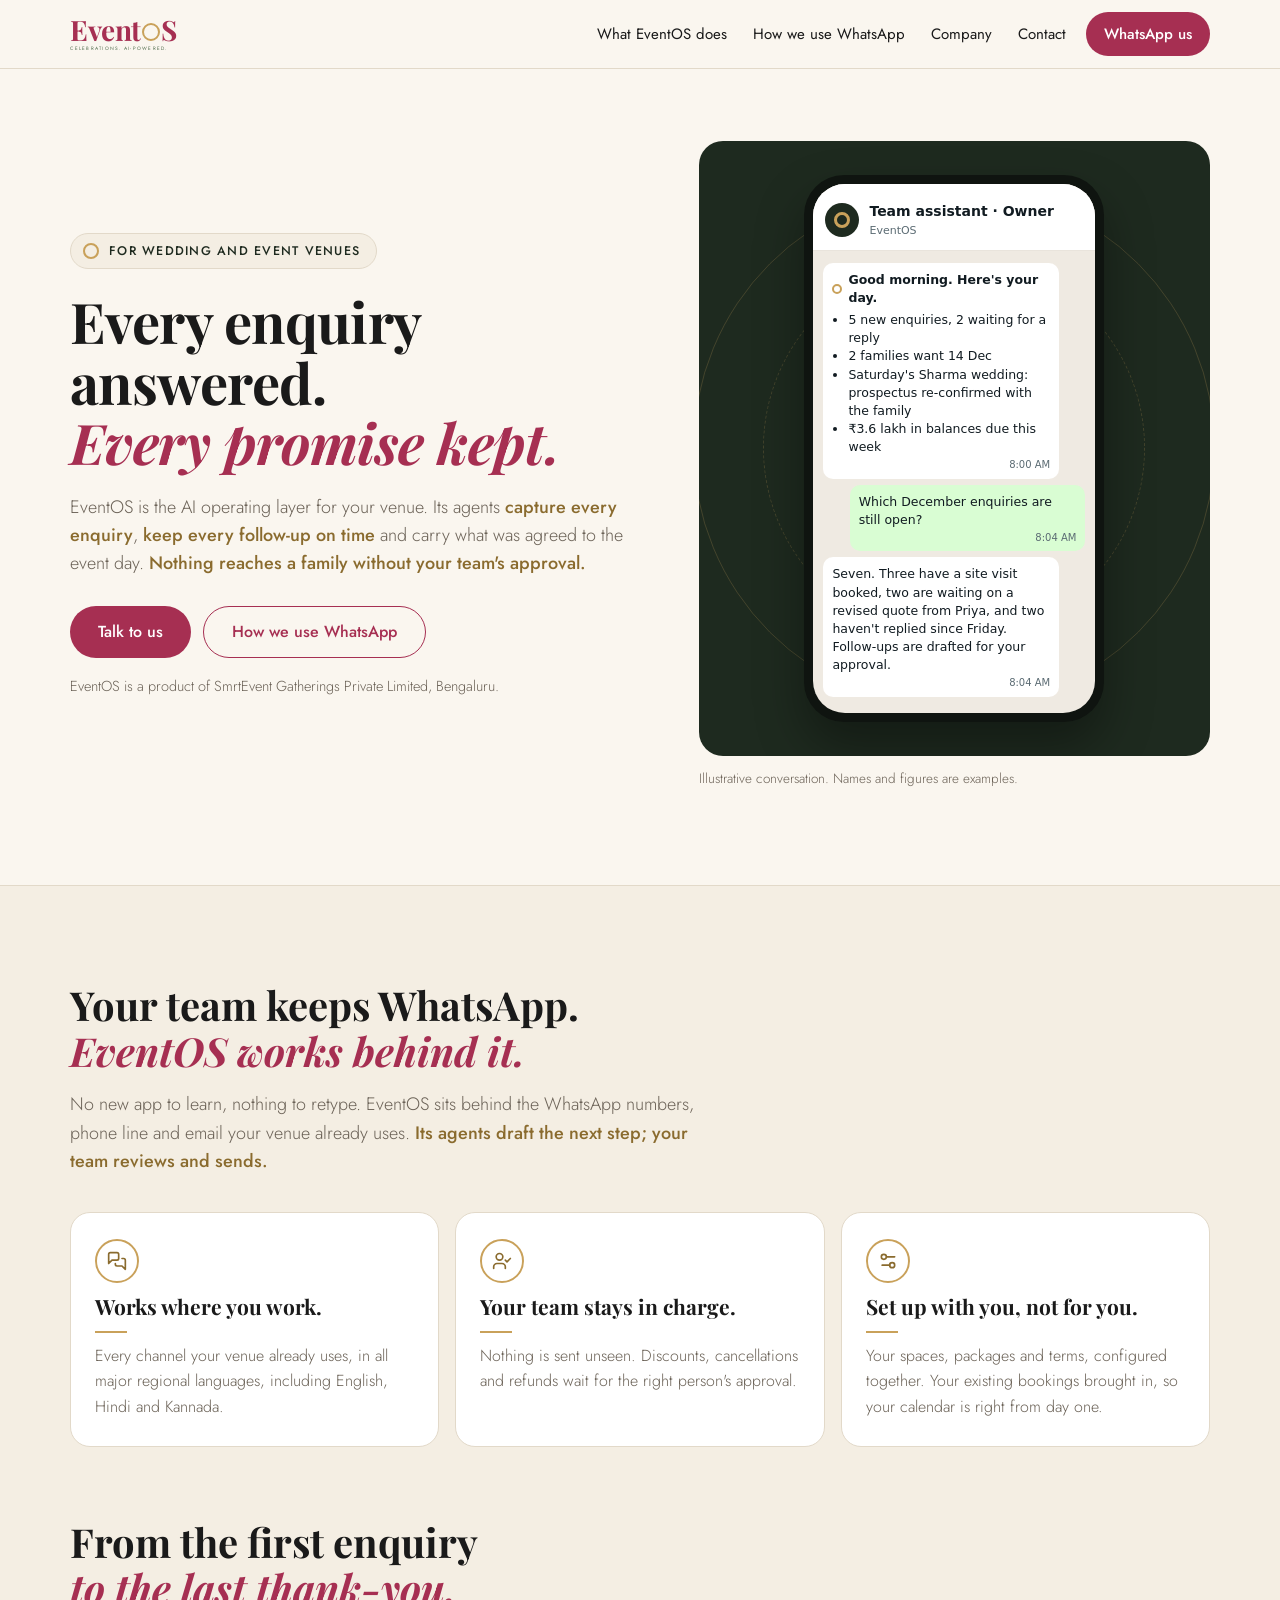
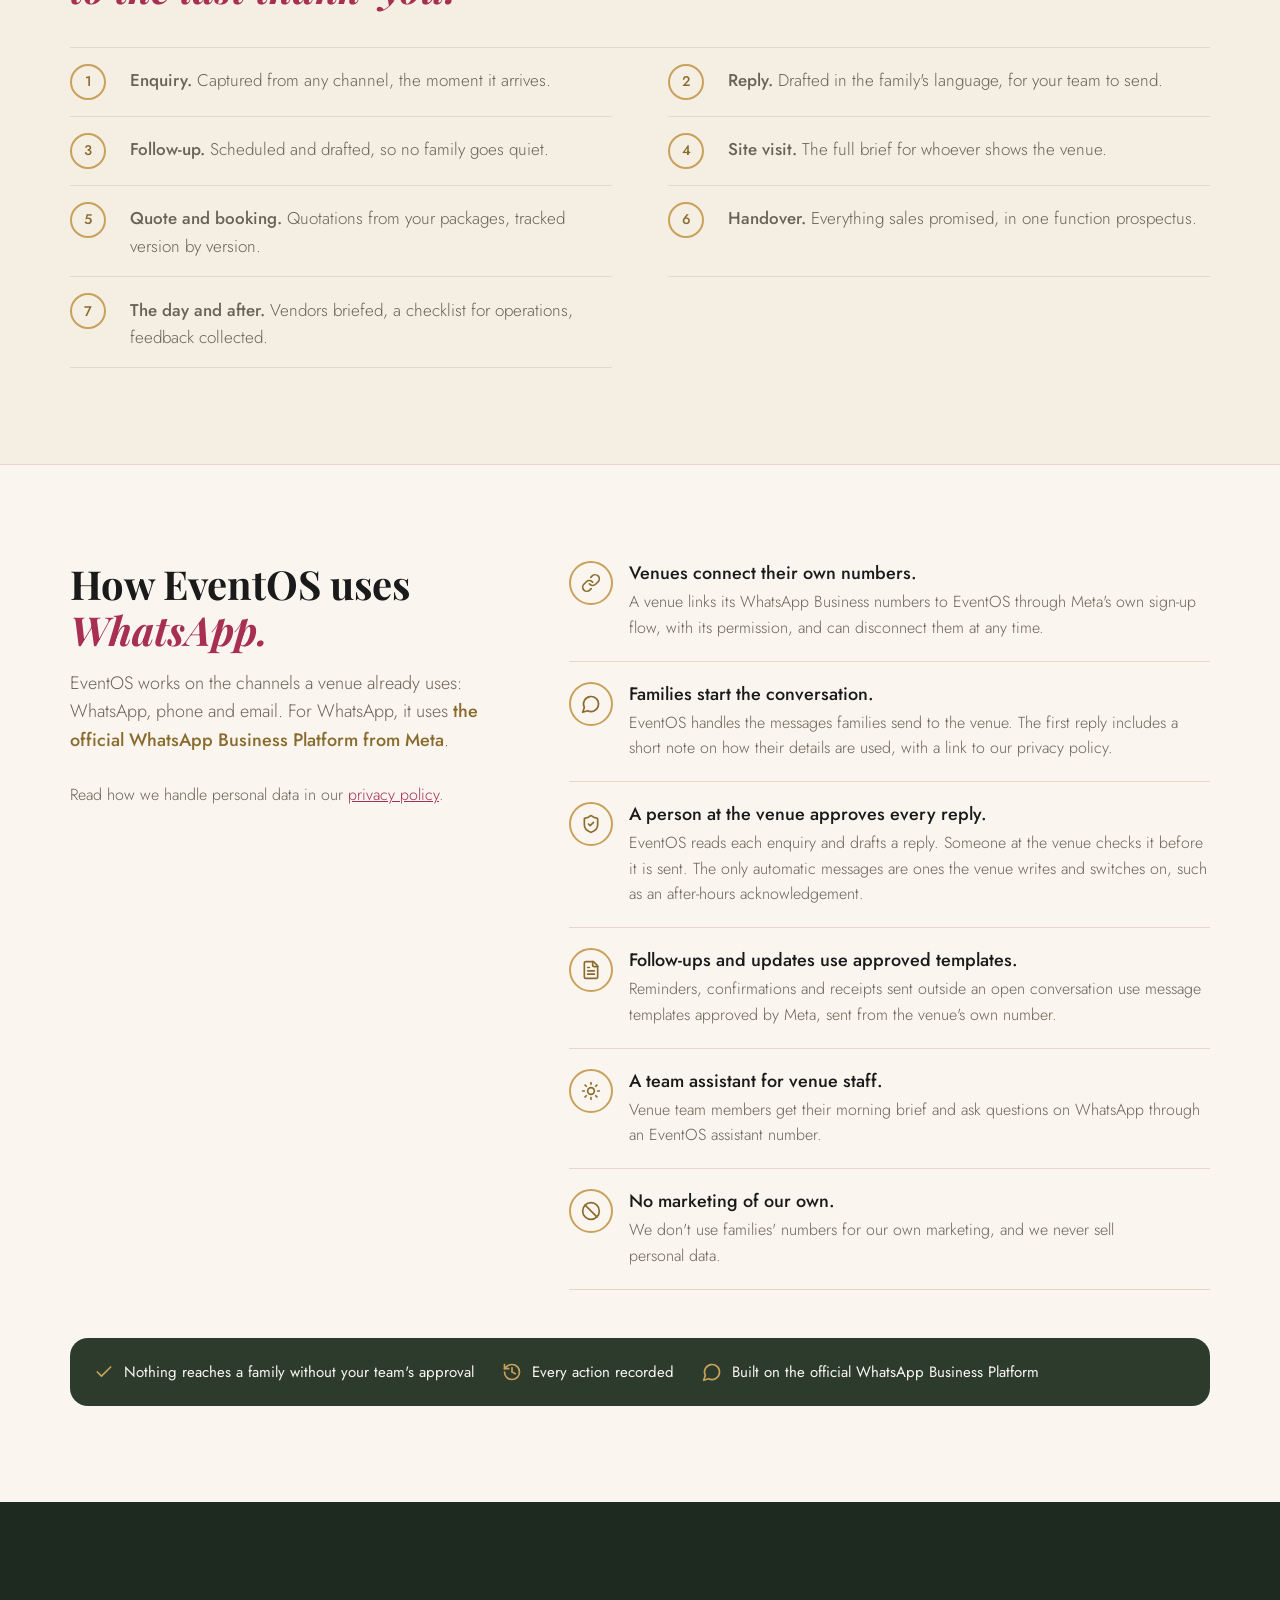
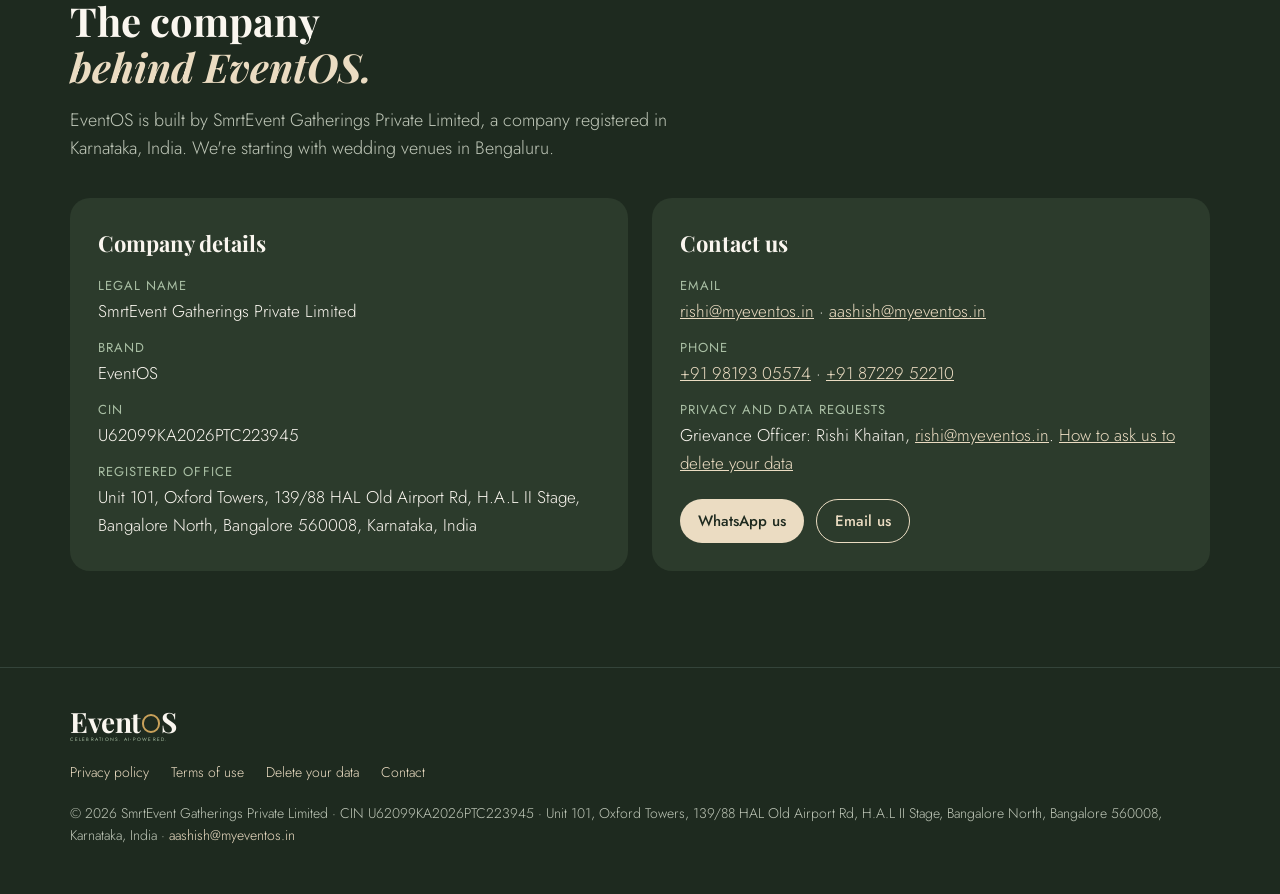
==== commit ef0fc0c2: "fix: show the registered office address from the certificate of incorporation The site showed a shor" ====
--- a/index.html
+++ b/index.html
@@ -145,7 +145,7 @@
             <div><dt>Legal name</dt><dd>SmrtEvent Gatherings Private Limited</dd></div>
             <div><dt>Brand</dt><dd>EventOS</dd></div>
             <div><dt>CIN</dt><dd>U62099KA2026PTC223945</dd></div>
-            <div><dt>Registered office</dt><dd>139, HAL Old Airport Road, Bengaluru, Karnataka 560008, India</dd></div>
+            <div><dt>Registered office</dt><dd>Unit 101, Oxford Towers, 139/88 HAL Old Airport Rd, H.A.L II Stage, Bangalore North, Bangalore 560008, Karnataka, India</dd></div>
           </dl>
         </div>
         <div class="panel" id="contact">
@@ -167,7 +167,7 @@
   <div class="wrap">
     <a class="wm" href="index.html" aria-label="EventOS home"><span class="wm-word">Event<span class="ring" aria-hidden="true"></span>S</span><span class="wm-tag">CELEBRATIONS. AI-POWERED.</span></a>
     <nav aria-label="Legal"><a href="privacy/index.html">Privacy policy</a><a href="terms/index.html">Terms of use</a><a href="privacy/index.html#delete">Delete your data</a><a href="#contact">Contact</a></nav>
-    <p class="legal">© 2026 SmrtEvent Gatherings Private Limited · CIN U62099KA2026PTC223945 · 139, HAL Old Airport Road, Bengaluru, Karnataka 560008, India · <a href="mailto:aashish@myeventos.in">aashish@myeventos.in</a></p>
+    <p class="legal">© 2026 SmrtEvent Gatherings Private Limited · CIN U62099KA2026PTC223945 · Unit 101, Oxford Towers, 139/88 HAL Old Airport Rd, H.A.L II Stage, Bangalore North, Bangalore 560008, Karnataka, India · <a href="mailto:aashish@myeventos.in">aashish@myeventos.in</a></p>
   </div>
 </footer>
 </body>
